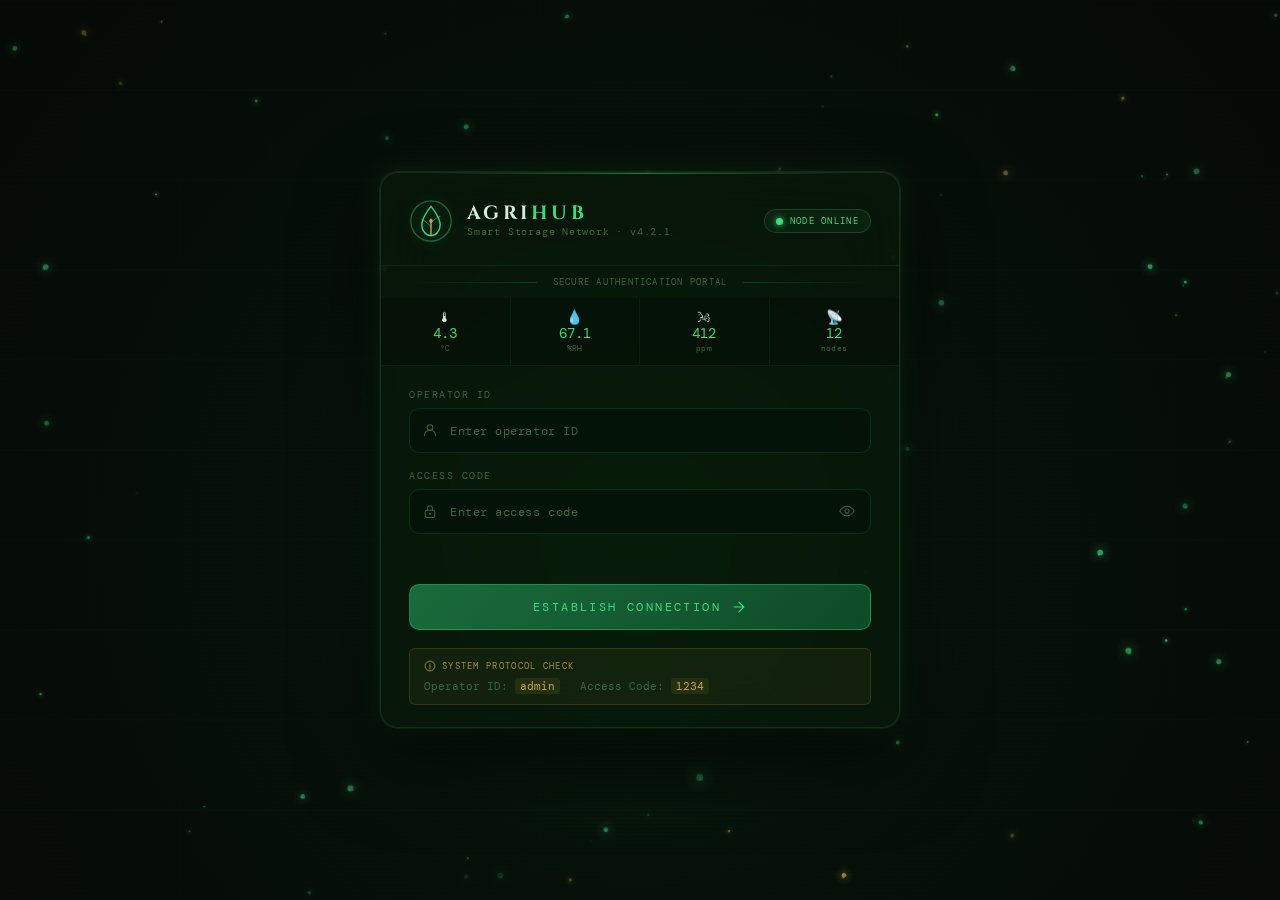
==== index.html @ a9f8c7d9 "Initial commit with Basic UI files" ====
<!DOCTYPE html>
<html lang="en">
<head>
  <meta charset="UTF-8" />
  <meta name="viewport" content="width=device-width, initial-scale=1.0" />
  <title>AgriHub — Secure Node Access</title>
  <link rel="preconnect" href="https://fonts.googleapis.com">
  <link rel="preconnect" href="https://fonts.gstatic.com" crossorigin>
  <link href="https://fonts.googleapis.com/css2?family=Cinzel:wght@400;600;700&family=DM+Mono:ital,wght@0,300;0,400;1,300&family=Lato:wght@300;400;700&display=swap" rel="stylesheet">
  <link rel="stylesheet" href="style.css" />
</head>
<body>

  <!-- Ambient canvas background -->
  <canvas id="bioCanvas"></canvas>

  <!-- Scanline overlay -->
  <div class="scanlines"></div>

  <!-- ═══════════════════════════════════════ -->
  <!--            LOGIN VIEW                   -->
  <!-- ═══════════════════════════════════════ -->
  <div id="loginView" class="view active">
    <div class="card login-card">

      <!-- Header -->
      <div class="card-header">
        <div class="logo-wrap">
          <svg class="logo-icon" viewBox="0 0 48 48" fill="none" xmlns="http://www.w3.org/2000/svg">
            <circle cx="24" cy="24" r="22" stroke="var(--accent-emerald)" stroke-width="1.5" opacity="0.4"/>
            <path d="M24 8 C24 8 14 20 14 28 C14 34.627 18.477 40 24 40 C29.523 40 34 34.627 34 28 C34 20 24 8 24 8Z"
                  fill="none" stroke="var(--accent-emerald)" stroke-width="1.5"/>
            <path d="M24 40 L24 22" stroke="var(--accent-gold)" stroke-width="1.5" stroke-linecap="round"/>
            <path d="M24 30 C24 30 18 24 14 22" stroke="var(--accent-emerald)" stroke-width="1" stroke-linecap="round" opacity="0.7"/>
            <path d="M24 26 C24 26 29 20 34 19" stroke="var(--accent-emerald)" stroke-width="1" stroke-linecap="round" opacity="0.7"/>
            <circle cx="24" cy="24" r="2" fill="var(--accent-gold)"/>
          </svg>
          <div class="logo-text">
            <span class="logo-title">AGRI<em>HUB</em></span>
            <span class="logo-sub">Smart Storage Network · v4.2.1</span>
          </div>
        </div>
        <div class="status-beacon">
          <span class="beacon-dot"></span>
          <span class="beacon-label">NODE ONLINE</span>
        </div>
      </div>

      <!-- Divider -->
      <div class="divider">
        <span class="divider-label">SECURE AUTHENTICATION PORTAL</span>
      </div>

      <!-- Telemetry Strip -->
      <div class="telem-strip">
        <div class="telem-item">
          <span class="telem-icon">🌡</span>
          <span class="telem-val" id="stripTemp">—</span>
          <span class="telem-unit">°C</span>
        </div>
        <div class="telem-item">
          <span class="telem-icon">💧</span>
          <span class="telem-val" id="stripHumid">—</span>
          <span class="telem-unit">%RH</span>
        </div>
        <div class="telem-item">
          <span class="telem-icon">🌬</span>
          <span class="telem-val" id="stripCO2">—</span>
          <span class="telem-unit">ppm</span>
        </div>
        <div class="telem-item">
          <span class="telem-icon">📡</span>
          <span class="telem-val" id="stripNodes">12</span>
          <span class="telem-unit">nodes</span>
        </div>
      </div>

      <!-- Form -->
      <form id="loginForm" class="login-form" novalidate>
        <div class="field-group">
          <label for="username" class="field-label">OPERATOR ID</label>
          <div class="input-wrap">
            <svg class="input-icon" viewBox="0 0 20 20" fill="none">
              <circle cx="10" cy="7" r="3.5" stroke="currentColor" stroke-width="1.3"/>
              <path d="M3 17c0-3.866 3.134-7 7-7s7 3.134 7 7" stroke="currentColor" stroke-width="1.3" stroke-linecap="round"/>
            </svg>
            <input type="text" id="username" name="username" placeholder="Enter operator ID" autocomplete="username" spellcheck="false" />
          </div>
        </div>

        <div class="field-group">
          <label for="password" class="field-label">ACCESS CODE</label>
          <div class="input-wrap">
            <svg class="input-icon" viewBox="0 0 20 20" fill="none">
              <rect x="4" y="9" width="12" height="9" rx="2" stroke="currentColor" stroke-width="1.3"/>
              <path d="M7 9V6.5a3 3 0 016 0V9" stroke="currentColor" stroke-width="1.3" stroke-linecap="round"/>
              <circle cx="10" cy="13.5" r="1.2" fill="currentColor"/>
            </svg>
            <input type="password" id="password" name="password" placeholder="Enter access code" autocomplete="current-password" />
            <button type="button" id="togglePwd" class="toggle-pwd" aria-label="Toggle visibility">
              <svg id="eyeIcon" viewBox="0 0 20 20" fill="none">
                <path d="M1 10s3.5-6 9-6 9 6 9 6-3.5 6-9 6-9-6-9-6z" stroke="currentColor" stroke-width="1.3"/>
                <circle cx="10" cy="10" r="2.5" stroke="currentColor" stroke-width="1.3"/>
              </svg>
            </button>
          </div>
        </div>

        <!-- Error message -->
        <div id="errorMsg" class="error-msg" aria-live="polite"></div>

        <button type="submit" id="loginBtn" class="btn-primary">
          <span class="btn-text">ESTABLISH CONNECTION</span>
          <span class="btn-loader" aria-hidden="true"></span>
          <svg class="btn-icon" viewBox="0 0 20 20" fill="none">
            <path d="M4 10h12M10 4l6 6-6 6" stroke="currentColor" stroke-width="1.5" stroke-linecap="round" stroke-linejoin="round"/>
          </svg>
        </button>
      </form>

      <!-- Protocol hint -->
      <div class="protocol-hint">
        <div class="hint-header">
          <svg viewBox="0 0 16 16" fill="none" width="12" height="12">
            <circle cx="8" cy="8" r="6.5" stroke="currentColor" stroke-width="1.2"/>
            <path d="M8 7v5M8 5v.5" stroke="currentColor" stroke-width="1.3" stroke-linecap="round"/>
          </svg>
          SYSTEM PROTOCOL CHECK
        </div>
        <div class="hint-body">
          <span>Operator ID: <code>admin</code></span>
          <span>Access Code: <code>1234</code></span>
        </div>
      </div>

    </div>
  </div>

  <!-- ═══════════════════════════════════════ -->
  <!--           SUCCESS VIEW                  -->
  <!-- ═══════════════════════════════════════ -->
  <div id="successView" class="view">
    <div class="card success-card">

      <!-- Success header -->
      <div class="success-header">
        <div class="success-icon-wrap">
          <svg class="success-ring" viewBox="0 0 80 80">
            <circle cx="40" cy="40" r="36" stroke="var(--accent-emerald)" stroke-width="1" opacity="0.3" fill="none"/>
            <circle cx="40" cy="40" r="28" stroke="var(--accent-emerald)" stroke-width="1.5" fill="none" class="ring-animated"/>
          </svg>
          <svg class="success-check" viewBox="0 0 40 40" fill="none">
            <path d="M10 20l8 8 14-14" stroke="var(--accent-emerald)" stroke-width="2.5" stroke-linecap="round" stroke-linejoin="round"/>
          </svg>
        </div>
        <div class="success-text-group">
          <h1 class="success-title">Connection Established</h1>
          <p class="success-subtitle">AgriHub Secure Node · Authenticated Session Active</p>
        </div>
        <div class="session-badge">
          <span class="badge-dot"></span>
          <span id="sessionTime">00:00:00</span>
        </div>
      </div>

      <div class="divider"><span class="divider-label">LIVE TELEMETRY FEED · UNIT 7 CLIMATE STORAGE</span></div>

      <!-- Telemetry Grid -->
      <div class="telem-grid">

        <div class="telem-card t-temp">
          <div class="tc-label">TEMPERATURE</div>
          <div class="tc-value"><span id="dashTemp">—</span><span class="tc-unit">°C</span></div>
          <div class="tc-bar-wrap"><div class="tc-bar" id="tempBar"></div></div>
          <div class="tc-footer">Optimal range: 2°C – 8°C</div>
        </div>

        <div class="telem-card t-humid">
          <div class="tc-label">HUMIDITY</div>
          <div class="tc-value"><span id="dashHumid">—</span><span class="tc-unit">%RH</span></div>
          <div class="tc-bar-wrap"><div class="tc-bar" id="humidBar"></div></div>
          <div class="tc-footer">Optimal range: 55% – 75%</div>
        </div>

        <div class="telem-card t-co2">
          <div class="tc-label">CO₂ LEVEL</div>
          <div class="tc-value"><span id="dashCO2">—</span><span class="tc-unit">ppm</span></div>
          <div class="tc-bar-wrap"><div class="tc-bar" id="co2Bar"></div></div>
          <div class="tc-footer">Alert threshold: >1000 ppm</div>
        </div>

        <div class="telem-card t-light">
          <div class="tc-label">SOIL MOISTURE</div>
          <div class="tc-value"><span id="dashLight">—</span><span class="tc-unit">%</span></div>
          <div class="tc-bar-wrap"><div class="tc-bar" id="lightBar"></div></div>
          <div class="tc-footer">Target range: 60% – 80%</div>
        </div>

      </div>

      <!-- Node List -->
      <div class="node-section">
        <div class="node-header">ACTIVE IOT NODES</div>
        <div class="node-list" id="nodeList">
          <!-- JS populated -->
        </div>
      </div>

      <!-- Footer actions -->
      <div class="success-footer">
        <div class="operator-chip">
          <svg viewBox="0 0 16 16" fill="none" width="12">
            <circle cx="8" cy="5.5" r="2.5" stroke="var(--accent-gold)" stroke-width="1.2"/>
            <path d="M2 14c0-3.314 2.686-6 6-6s6 2.686 6 6" stroke="var(--accent-gold)" stroke-width="1.2" stroke-linecap="round"/>
          </svg>
          Operator: <strong>admin</strong>
        </div>
        <button id="logoutBtn" class="btn-secondary">DISCONNECT SESSION</button>
      </div>

    </div>
  </div>

  <script src="script.js"></script>
</body>
</html>
---- style.css ----
/* ═══════════════════════════════════════════════
   AGRI-HUB · Smart Storage Network
   style.css — Full Theme & Animation System
═══════════════════════════════════════════════ */

/* ── Custom Properties ── */
:root {
  --bg-void:          #070e08;
  --bg-deep:          #0b1a0d;
  --bg-card:          rgba(10, 24, 12, 0.72);
  --bg-card-border:   rgba(80, 160, 80, 0.18);
  --bg-input:         rgba(5, 18, 7, 0.75);
  --bg-telem:         rgba(8, 22, 10, 0.80);

  --accent-emerald:   #3ddb7e;
  --accent-emerald-dim: rgba(61, 219, 126, 0.15);
  --accent-emerald-glow: rgba(61, 219, 126, 0.35);
  --accent-gold:      #c9a84c;
  --accent-gold-dim:  rgba(201, 168, 76, 0.15);
  --accent-warn:      #e07b54;

  --text-primary:     #d4eed9;
  --text-secondary:   #7aad84;
  --text-muted:       #3d6644;
  --text-code:        #c9a84c;

  --font-display:     'Cinzel', serif;
  --font-mono:        'DM Mono', monospace;
  --font-body:        'Lato', sans-serif;

  --radius-card:      18px;
  --radius-input:     10px;
  --radius-sm:        6px;

  --shadow-card:      0 32px 80px rgba(0,0,0,0.7), 0 0 0 1px var(--bg-card-border);
  --shadow-glow:      0 0 30px rgba(61, 219, 126, 0.12);
  --transition-smooth: cubic-bezier(0.4, 0, 0.2, 1);
}

/* ── Reset & Base ── */
*, *::before, *::after { box-sizing: border-box; margin: 0; padding: 0; }

html { height: 100%; }

body {
  min-height: 100%;
  background: var(--bg-void);
  font-family: var(--font-body);
  color: var(--text-primary);
  overflow: hidden;
  position: relative;
}

/* ── Canvas Background ── */
#bioCanvas {
  position: fixed;
  inset: 0;
  width: 100%;
  height: 100%;
  z-index: 0;
}

/* ── Scanlines overlay ── */
.scanlines {
  position: fixed;
  inset: 0;
  z-index: 1;
  background: repeating-linear-gradient(
    0deg,
    transparent,
    transparent 3px,
    rgba(0,0,0,0.08) 3px,
    rgba(0,0,0,0.08) 4px
  );
  pointer-events: none;
}

/* ══════════════════════════════
   VIEW SYSTEM (same-page nav)
══════════════════════════════ */
.view {
  position: fixed;
  inset: 0;
  z-index: 10;
  display: flex;
  align-items: center;
  justify-content: center;
  padding: 20px;
  opacity: 0;
  transform: translateY(24px) scale(0.98);
  pointer-events: none;
  transition:
    opacity 0.55s var(--transition-smooth),
    transform 0.55s var(--transition-smooth);
}

.view.active {
  opacity: 1;
  transform: translateY(0) scale(1);
  pointer-events: all;
}

.view.exit {
  opacity: 0;
  transform: translateY(-24px) scale(1.01);
  pointer-events: none;
}

/* ══════════════════════════════
   CARD — Glassmorphism Base
══════════════════════════════ */
.card {
  background: var(--bg-card);
  border: 1px solid var(--bg-card-border);
  border-radius: var(--radius-card);
  backdrop-filter: blur(28px) saturate(160%);
  -webkit-backdrop-filter: blur(28px) saturate(160%);
  box-shadow: var(--shadow-card), var(--shadow-glow);
  width: 100%;
  max-width: 520px;
  overflow: hidden;
  position: relative;
}

/* Subtle top edge highlight */
.card::before {
  content: '';
  position: absolute;
  top: 0; left: 10%; right: 10%;
  height: 1px;
  background: linear-gradient(90deg, transparent, var(--accent-emerald), transparent);
  opacity: 0.5;
}

/* ══════════════════════════════
   CARD HEADER
══════════════════════════════ */
.card-header {
  display: flex;
  align-items: center;
  justify-content: space-between;
  padding: 26px 28px 22px;
  border-bottom: 1px solid rgba(61, 219, 126, 0.08);
}

.logo-wrap {
  display: flex;
  align-items: center;
  gap: 14px;
}

.logo-icon {
  width: 44px;
  height: 44px;
  flex-shrink: 0;
  filter: drop-shadow(0 0 8px rgba(61,219,126,0.4));
}

.logo-text {
  display: flex;
  flex-direction: column;
  gap: 2px;
}

.logo-title {
  font-family: var(--font-display);
  font-size: 1.2rem;
  font-weight: 700;
  letter-spacing: 0.18em;
  color: var(--text-primary);
  line-height: 1;
}

.logo-title em {
  font-style: normal;
  color: var(--accent-emerald);
}

.logo-sub {
  font-family: var(--font-mono);
  font-size: 0.62rem;
  color: var(--text-muted);
  letter-spacing: 0.08em;
}

/* Status beacon */
.status-beacon {
  display: flex;
  align-items: center;
  gap: 7px;
  padding: 5px 11px;
  border: 1px solid rgba(61,219,126,0.2);
  border-radius: 30px;
  background: rgba(61,219,126,0.06);
}

.beacon-dot {
  width: 7px;
  height: 7px;
  border-radius: 50%;
  background: var(--accent-emerald);
  box-shadow: 0 0 6px var(--accent-emerald);
  animation: pulseBeacon 2s ease-in-out infinite;
}

.beacon-label {
  font-family: var(--font-mono);
  font-size: 0.58rem;
  letter-spacing: 0.14em;
  color: var(--accent-emerald);
}

@keyframes pulseBeacon {
  0%, 100% { opacity: 1; box-shadow: 0 0 6px var(--accent-emerald); }
  50%       { opacity: 0.5; box-shadow: 0 0 2px var(--accent-emerald); }
}

/* ══════════════════════════════
   DIVIDER
══════════════════════════════ */
.divider {
  display: flex;
  align-items: center;
  gap: 10px;
  padding: 0 28px;
  margin: 0;
}

.divider::before,
.divider::after {
  content: '';
  flex: 1;
  height: 1px;
  background: linear-gradient(90deg, transparent, rgba(61,219,126,0.2));
}
.divider::after {
  background: linear-gradient(90deg, rgba(61,219,126,0.2), transparent);
}

.divider-label {
  font-family: var(--font-mono);
  font-size: 0.55rem;
  letter-spacing: 0.14em;
  color: var(--text-muted);
  white-space: nowrap;
  padding: 10px 6px;
}

/* ══════════════════════════════
   TELEMETRY STRIP (login)
══════════════════════════════ */
.telem-strip {
  display: grid;
  grid-template-columns: repeat(4, 1fr);
  gap: 0;
  background: rgba(0,0,0,0.25);
  border-bottom: 1px solid rgba(61,219,126,0.08);
}

.telem-item {
  display: flex;
  flex-direction: column;
  align-items: center;
  gap: 2px;
  padding: 11px 8px;
  border-right: 1px solid rgba(61,219,126,0.07);
  transition: background 0.2s;
}

.telem-item:last-child { border-right: none; }

.telem-icon { font-size: 0.85rem; }

.telem-val {
  font-family: var(--font-mono);
  font-size: 0.85rem;
  font-weight: 400;
  color: var(--accent-emerald);
  line-height: 1;
}

.telem-unit {
  font-family: var(--font-mono);
  font-size: 0.52rem;
  color: var(--text-muted);
  letter-spacing: 0.06em;
}

/* ══════════════════════════════
   LOGIN FORM
══════════════════════════════ */
.login-form {
  padding: 22px 28px 18px;
  display: flex;
  flex-direction: column;
  gap: 16px;
}

.field-group {
  display: flex;
  flex-direction: column;
  gap: 7px;
}

.field-label {
  font-family: var(--font-mono);
  font-size: 0.6rem;
  letter-spacing: 0.16em;
  color: var(--text-muted);
  user-select: none;
}

.input-wrap {
  position: relative;
  display: flex;
  align-items: center;
}

.input-icon {
  position: absolute;
  left: 13px;
  width: 16px;
  height: 16px;
  color: var(--text-muted);
  pointer-events: none;
  transition: color 0.25s;
  flex-shrink: 0;
}

.input-wrap:focus-within .input-icon {
  color: var(--accent-emerald);
}

.input-wrap input {
  width: 100%;
  background: var(--bg-input);
  border: 1px solid rgba(61,219,126,0.14);
  border-radius: var(--radius-input);
  color: var(--text-primary);
  font-family: var(--font-mono);
  font-size: 0.85rem;
  padding: 13px 42px 13px 40px;
  outline: none;
  transition:
    border-color 0.25s,
    box-shadow 0.25s,
    background 0.25s;
  letter-spacing: 0.04em;
}

.input-wrap input::placeholder {
  color: var(--text-muted);
  font-size: 0.78rem;
}

.input-wrap input:focus {
  border-color: rgba(61,219,126,0.55);
  background: rgba(5, 22, 9, 0.9);
  box-shadow:
    0 0 0 3px rgba(61,219,126,0.1),
    0 0 20px rgba(61,219,126,0.08) inset;
}

/* Password toggle */
.toggle-pwd {
  position: absolute;
  right: 12px;
  background: none;
  border: none;
  cursor: pointer;
  color: var(--text-muted);
  padding: 4px;
  display: flex;
  align-items: center;
  transition: color 0.2s;
}

.toggle-pwd:hover { color: var(--accent-emerald); }
.toggle-pwd svg { width: 16px; height: 16px; }

/* ── Error Message ── */
.error-msg {
  font-family: var(--font-mono);
  font-size: 0.72rem;
  color: var(--accent-warn);
  min-height: 1.2em;
  letter-spacing: 0.05em;
  opacity: 0;
  transform: translateY(-4px);
  transition: opacity 0.25s, transform 0.25s;
  display: flex;
  align-items: center;
  gap: 6px;
}

.error-msg.visible {
  opacity: 1;
  transform: translateY(0);
}

/* ── Shake animation ── */
@keyframes shake {
  0%   { transform: translateX(0); }
  12%  { transform: translateX(-9px); }
  25%  { transform: translateX(8px); }
  37%  { transform: translateX(-7px); }
  50%  { transform: translateX(6px); }
  62%  { transform: translateX(-5px); }
  75%  { transform: translateX(4px); }
  87%  { transform: translateX(-3px); }
  100% { transform: translateX(0); }
}

.shake {
  animation: shake 0.52s var(--transition-smooth);
}

/* ── Primary Button ── */
.btn-primary {
  position: relative;
  display: flex;
  align-items: center;
  justify-content: center;
  gap: 10px;
  width: 100%;
  padding: 14px 24px;
  background: linear-gradient(135deg, #1a6b3c 0%, #0e4a28 100%);
  border: 1px solid rgba(61,219,126,0.35);
  border-radius: var(--radius-input);
  color: var(--accent-emerald);
  font-family: var(--font-mono);
  font-size: 0.75rem;
  font-weight: 400;
  letter-spacing: 0.2em;
  cursor: pointer;
  overflow: hidden;
  transition:
    background 0.3s,
    box-shadow 0.3s,
    transform 0.15s;
  margin-top: 4px;
}

.btn-primary::before {
  content: '';
  position: absolute;
  inset: 0;
  background: linear-gradient(135deg, rgba(61,219,126,0.15) 0%, transparent 60%);
  opacity: 0;
  transition: opacity 0.3s;
}

.btn-primary:hover {
  box-shadow: 0 0 24px rgba(61,219,126,0.25), 0 0 0 1px rgba(61,219,126,0.4);
  transform: translateY(-1px);
}

.btn-primary:hover::before { opacity: 1; }
.btn-primary:active { transform: translateY(0); }

.btn-text { position: relative; z-index: 1; }

.btn-icon {
  width: 16px;
  height: 16px;
  position: relative;
  z-index: 1;
  transition: transform 0.2s;
}

.btn-primary:hover .btn-icon {
  transform: translateX(3px);
}

.btn-loader {
  display: none;
  width: 14px;
  height: 14px;
  border: 1.5px solid rgba(61,219,126,0.3);
  border-top-color: var(--accent-emerald);
  border-radius: 50%;
  animation: spin 0.7s linear infinite;
}

@keyframes spin { to { transform: rotate(360deg); } }

.btn-primary.loading .btn-loader { display: block; }
.btn-primary.loading .btn-text,
.btn-primary.loading .btn-icon { opacity: 0.3; }
.btn-primary.loading { pointer-events: none; }

/* ── Protocol Hint ── */
.protocol-hint {
  margin: 0 28px 22px;
  padding: 11px 14px;
  background: rgba(201, 168, 76, 0.06);
  border: 1px solid rgba(201, 168, 76, 0.18);
  border-radius: var(--radius-sm);
}

.hint-header {
  font-family: var(--font-mono);
  font-size: 0.58rem;
  letter-spacing: 0.14em;
  color: var(--accent-gold);
  display: flex;
  align-items: center;
  gap: 6px;
  margin-bottom: 7px;
  opacity: 0.8;
}

.hint-body {
  display: flex;
  gap: 20px;
  font-family: var(--font-mono);
  font-size: 0.68rem;
  color: var(--text-muted);
}

.hint-body code {
  color: var(--text-code);
  background: rgba(201,168,76,0.1);
  padding: 1px 5px;
  border-radius: 3px;
  font-family: var(--font-mono);
}

/* ══════════════════════════════
   SUCCESS CARD
══════════════════════════════ */
.success-card {
  max-width: 620px;
  max-height: 90vh;
  overflow-y: auto;
  scrollbar-width: thin;
  scrollbar-color: var(--text-muted) transparent;
}

.success-card::-webkit-scrollbar { width: 4px; }
.success-card::-webkit-scrollbar-thumb { background: var(--text-muted); border-radius: 4px; }

/* ── Success Header ── */
.success-header {
  display: flex;
  align-items: center;
  gap: 18px;
  padding: 24px 28px 20px;
  border-bottom: 1px solid rgba(61,219,126,0.08);
}

.success-icon-wrap {
  position: relative;
  width: 56px;
  height: 56px;
  flex-shrink: 0;
}

.success-ring {
  width: 56px;
  height: 56px;
  position: absolute;
  inset: 0;
}

.ring-animated {
  stroke-dasharray: 175;
  stroke-dashoffset: 175;
  animation: drawRing 0.9s 0.2s var(--transition-smooth) forwards;
}

@keyframes drawRing {
  to { stroke-dashoffset: 0; }
}

.success-check {
  width: 32px;
  height: 32px;
  position: absolute;
  top: 50%; left: 50%;
  transform: translate(-50%, -50%);
}

.success-check path {
  stroke-dasharray: 40;
  stroke-dashoffset: 40;
  animation: drawCheck 0.5s 0.8s ease-out forwards;
}

@keyframes drawCheck {
  to { stroke-dashoffset: 0; }
}

.success-text-group {
  flex: 1;
}

.success-title {
  font-family: var(--font-display);
  font-size: 1.15rem;
  font-weight: 600;
  letter-spacing: 0.1em;
  color: var(--text-primary);
  line-height: 1.2;
}

.success-subtitle {
  font-family: var(--font-mono);
  font-size: 0.62rem;
  color: var(--text-muted);
  margin-top: 4px;
  letter-spacing: 0.08em;
}

.session-badge {
  display: flex;
  align-items: center;
  gap: 7px;
  font-family: var(--font-mono);
  font-size: 0.68rem;
  color: var(--accent-emerald);
  background: rgba(61,219,126,0.07);
  border: 1px solid rgba(61,219,126,0.18);
  border-radius: 30px;
  padding: 5px 12px;
}

.badge-dot {
  width: 6px;
  height: 6px;
  border-radius: 50%;
  background: var(--accent-emerald);
  animation: pulseBeacon 1.5s ease-in-out infinite;
}

/* ══════════════════════════════
   TELEMETRY GRID (dashboard)
══════════════════════════════ */
.telem-grid {
  display: grid;
  grid-template-columns: 1fr 1fr;
  gap: 12px;
  padding: 18px 28px;
}

.telem-card {
  background: var(--bg-telem);
  border: 1px solid rgba(61,219,126,0.1);
  border-radius: 12px;
  padding: 16px;
  position: relative;
  overflow: hidden;
  transition: border-color 0.3s, box-shadow 0.3s;
}

.telem-card::before {
  content: '';
  position: absolute;
  top: 0; left: 0; right: 0;
  height: 2px;
  background: linear-gradient(90deg, transparent, var(--accent-emerald), transparent);
  opacity: 0.4;
}

.telem-card:hover {
  border-color: rgba(61,219,126,0.25);
  box-shadow: 0 0 16px rgba(61,219,126,0.08);
}

.tc-label {
  font-family: var(--font-mono);
  font-size: 0.58rem;
  letter-spacing: 0.16em;
  color: var(--text-muted);
  margin-bottom: 8px;
}

.tc-value {
  font-family: var(--font-mono);
  font-size: 1.7rem;
  font-weight: 300;
  color: var(--accent-emerald);
  line-height: 1;
  margin-bottom: 12px;
  display: flex;
  align-items: baseline;
  gap: 4px;
}

.tc-unit {
  font-size: 0.75rem;
  color: var(--text-secondary);
  font-weight: 400;
}

.tc-bar-wrap {
  height: 3px;
  background: rgba(61,219,126,0.1);
  border-radius: 2px;
  overflow: hidden;
  margin-bottom: 8px;
}

.tc-bar {
  height: 100%;
  background: linear-gradient(90deg, #1a6b3c, var(--accent-emerald));
  border-radius: 2px;
  width: 0%;
  transition: width 1.2s cubic-bezier(0.4, 0, 0.2, 1);
}

.tc-footer {
  font-family: var(--font-mono);
  font-size: 0.57rem;
  color: var(--text-muted);
  letter-spacing: 0.05em;
}

/* ── Node List ── */
.node-section {
  padding: 0 28px 18px;
}

.node-header {
  font-family: var(--font-mono);
  font-size: 0.58rem;
  letter-spacing: 0.16em;
  color: var(--text-muted);
  margin-bottom: 10px;
}

.node-list {
  display: flex;
  flex-wrap: wrap;
  gap: 7px;
}

.node-chip {
  display: flex;
  align-items: center;
  gap: 6px;
  font-family: var(--font-mono);
  font-size: 0.62rem;
  padding: 5px 10px;
  border-radius: 20px;
  background: rgba(8, 22, 10, 0.9);
  border: 1px solid rgba(61,219,126,0.14);
  color: var(--text-secondary);
  letter-spacing: 0.06em;
  animation: fadeInChip 0.4s ease both;
}

.node-chip.online { border-color: rgba(61,219,126,0.3); }
.node-chip.warn   { border-color: rgba(201,168,76,0.3); color: var(--accent-gold); }

.node-chip-dot {
  width: 5px;
  height: 5px;
  border-radius: 50%;
  background: var(--accent-emerald);
}

.node-chip.warn .node-chip-dot { background: var(--accent-gold); }

@keyframes fadeInChip {
  from { opacity: 0; transform: scale(0.85) translateY(4px); }
  to   { opacity: 1; transform: scale(1) translateY(0); }
}

/* ── Success Footer ── */
.success-footer {
  display: flex;
  align-items: center;
  justify-content: space-between;
  padding: 16px 28px 22px;
  border-top: 1px solid rgba(61,219,126,0.08);
}

.operator-chip {
  font-family: var(--font-mono);
  font-size: 0.68rem;
  color: var(--text-muted);
  display: flex;
  align-items: center;
  gap: 7px;
}

.operator-chip strong {
  color: var(--accent-gold);
}

.btn-secondary {
  font-family: var(--font-mono);
  font-size: 0.65rem;
  letter-spacing: 0.14em;
  color: var(--accent-warn);
  background: rgba(224,123,84,0.08);
  border: 1px solid rgba(224,123,84,0.25);
  border-radius: var(--radius-sm);
  padding: 8px 16px;
  cursor: pointer;
  transition: background 0.2s, box-shadow 0.2s;
}

.btn-secondary:hover {
  background: rgba(224,123,84,0.15);
  box-shadow: 0 0 14px rgba(224,123,84,0.15);
}

/* ══════════════════════════════
   RESPONSIVE
══════════════════════════════ */
@media (max-width: 560px) {
  .card { border-radius: 14px; }
  .card-header { padding: 18px 18px 14px; }
  .logo-title { font-size: 1rem; }
  .logo-sub { display: none; }
  .login-form { padding: 18px 18px 14px; }
  .protocol-hint { margin: 0 18px 16px; }
  .success-header { flex-wrap: wrap; padding: 18px 18px 14px; }
  .telem-grid { grid-template-columns: 1fr; padding: 14px 18px; }
  .node-section { padding: 0 18px 14px; }
  .success-footer { flex-direction: column; gap: 12px; align-items: flex-start; padding: 14px 18px 18px; }
  .telem-strip { grid-template-columns: repeat(2, 1fr); }
}

/* ══════════════════════════════
   INPUT — autofill override
══════════════════════════════ */
input:-webkit-autofill,
input:-webkit-autofill:hover,
input:-webkit-autofill:focus {
  -webkit-box-shadow: 0 0 0 100px #050e07 inset !important;
  -webkit-text-fill-color: var(--text-primary) !important;
  caret-color: var(--accent-emerald);
}
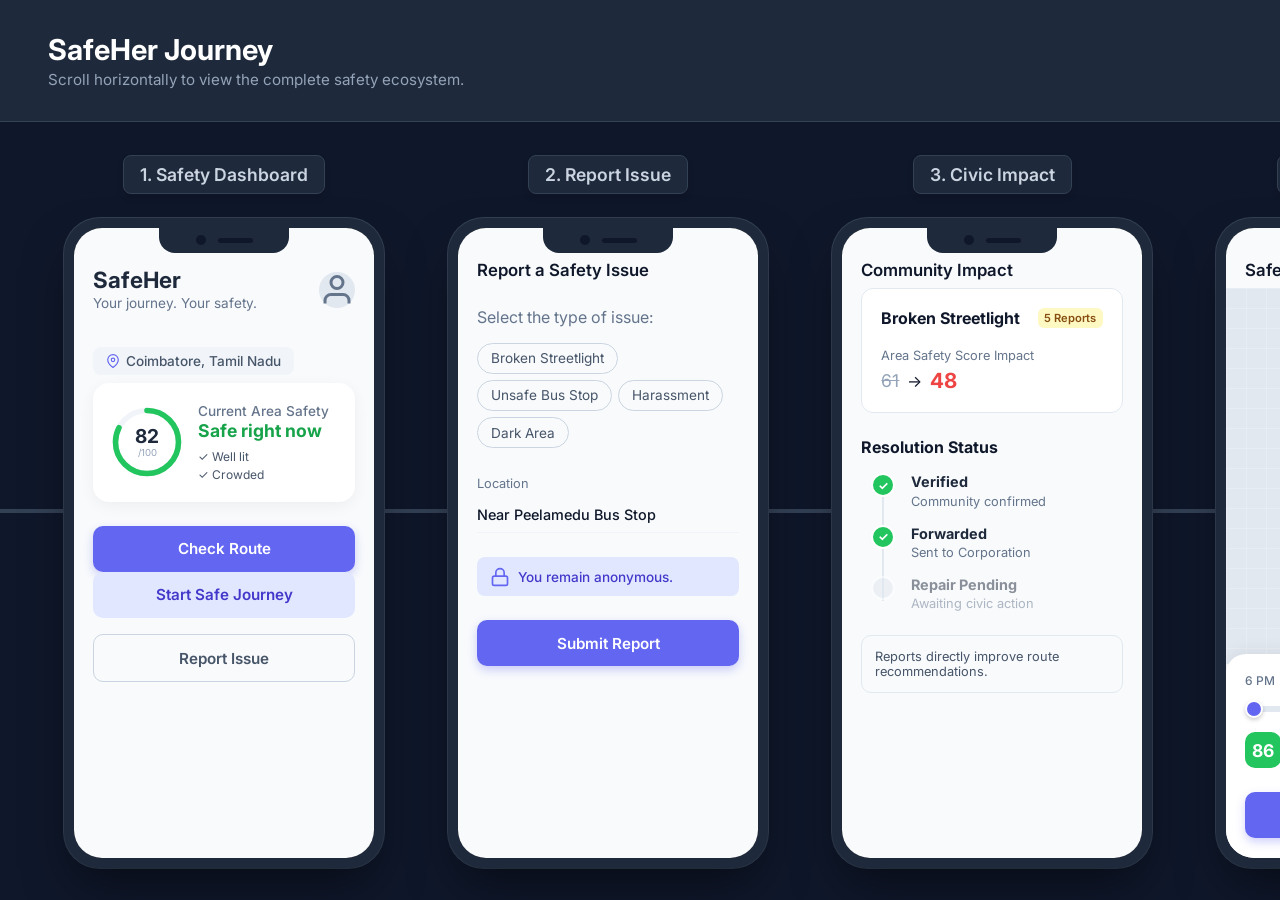
==== commit 85c39c5b: "Initial commit" ====
--- a/index.html
+++ b/index.html
@@ -1,226 +1,374 @@
 <!DOCTYPE html>
 <html lang="en">
 <head>
-  <meta charset="UTF-8" />
-  <meta name="viewport" content="width=device-width, initial-scale=1.0" />
-  <title>AgriHub — Secure Node Access</title>
-  <link rel="preconnect" href="https://fonts.googleapis.com">
-  <link rel="preconnect" href="https://fonts.gstatic.com" crossorigin>
-  <link href="https://fonts.googleapis.com/css2?family=Cinzel:wght@400;600;700&family=DM+Mono:ital,wght@0,300;0,400;1,300&family=Lato:wght@300;400;700&display=swap" rel="stylesheet">
-  <link rel="stylesheet" href="style.css" />
+    <meta charset="UTF-8">
+    <meta name="viewport" content="width=device-width, initial-scale=1.0">
+    <title>SafeHer — Intelligent Women's Safety Journey</title>
+    <link href="https://fonts.googleapis.com/css2?family=Inter:wght@300;400;500;600;700&display=swap" rel="stylesheet">
+    <link rel="stylesheet" href="style.css">
 </head>
 <body>
 
-  <!-- Ambient canvas background -->
-  <canvas id="bioCanvas"></canvas>
-
-  <!-- Scanline overlay -->
-  <div class="scanlines"></div>
-
-  <!-- ═══════════════════════════════════════ -->
-  <!--            LOGIN VIEW                   -->
-  <!-- ═══════════════════════════════════════ -->
-  <div id="loginView" class="view active">
-    <div class="card login-card">
-
-      <!-- Header -->
-      <div class="card-header">
-        <div class="logo-wrap">
-          <svg class="logo-icon" viewBox="0 0 48 48" fill="none" xmlns="http://www.w3.org/2000/svg">
-            <circle cx="24" cy="24" r="22" stroke="var(--accent-emerald)" stroke-width="1.5" opacity="0.4"/>
-            <path d="M24 8 C24 8 14 20 14 28 C14 34.627 18.477 40 24 40 C29.523 40 34 34.627 34 28 C34 20 24 8 24 8Z"
-                  fill="none" stroke="var(--accent-emerald)" stroke-width="1.5"/>
-            <path d="M24 40 L24 22" stroke="var(--accent-gold)" stroke-width="1.5" stroke-linecap="round"/>
-            <path d="M24 30 C24 30 18 24 14 22" stroke="var(--accent-emerald)" stroke-width="1" stroke-linecap="round" opacity="0.7"/>
-            <path d="M24 26 C24 26 29 20 34 19" stroke="var(--accent-emerald)" stroke-width="1" stroke-linecap="round" opacity="0.7"/>
-            <circle cx="24" cy="24" r="2" fill="var(--accent-gold)"/>
-          </svg>
-          <div class="logo-text">
-            <span class="logo-title">AGRI<em>HUB</em></span>
-            <span class="logo-sub">Smart Storage Network · v4.2.1</span>
-          </div>
-        </div>
-        <div class="status-beacon">
-          <span class="beacon-dot"></span>
-          <span class="beacon-label">NODE ONLINE</span>
-        </div>
-      </div>
-
-      <!-- Divider -->
-      <div class="divider">
-        <span class="divider-label">SECURE AUTHENTICATION PORTAL</span>
-      </div>
-
-      <!-- Telemetry Strip -->
-      <div class="telem-strip">
-        <div class="telem-item">
-          <span class="telem-icon">🌡</span>
-          <span class="telem-val" id="stripTemp">—</span>
-          <span class="telem-unit">°C</span>
-        </div>
-        <div class="telem-item">
-          <span class="telem-icon">💧</span>
-          <span class="telem-val" id="stripHumid">—</span>
-          <span class="telem-unit">%RH</span>
-        </div>
-        <div class="telem-item">
-          <span class="telem-icon">🌬</span>
-          <span class="telem-val" id="stripCO2">—</span>
-          <span class="telem-unit">ppm</span>
-        </div>
-        <div class="telem-item">
-          <span class="telem-icon">📡</span>
-          <span class="telem-val" id="stripNodes">12</span>
-          <span class="telem-unit">nodes</span>
-        </div>
-      </div>
-
-      <!-- Form -->
-      <form id="loginForm" class="login-form" novalidate>
-        <div class="field-group">
-          <label for="username" class="field-label">OPERATOR ID</label>
-          <div class="input-wrap">
-            <svg class="input-icon" viewBox="0 0 20 20" fill="none">
-              <circle cx="10" cy="7" r="3.5" stroke="currentColor" stroke-width="1.3"/>
-              <path d="M3 17c0-3.866 3.134-7 7-7s7 3.134 7 7" stroke="currentColor" stroke-width="1.3" stroke-linecap="round"/>
-            </svg>
-            <input type="text" id="username" name="username" placeholder="Enter operator ID" autocomplete="username" spellcheck="false" />
-          </div>
-        </div>
-
-        <div class="field-group">
-          <label for="password" class="field-label">ACCESS CODE</label>
-          <div class="input-wrap">
-            <svg class="input-icon" viewBox="0 0 20 20" fill="none">
-              <rect x="4" y="9" width="12" height="9" rx="2" stroke="currentColor" stroke-width="1.3"/>
-              <path d="M7 9V6.5a3 3 0 016 0V9" stroke="currentColor" stroke-width="1.3" stroke-linecap="round"/>
-              <circle cx="10" cy="13.5" r="1.2" fill="currentColor"/>
-            </svg>
-            <input type="password" id="password" name="password" placeholder="Enter access code" autocomplete="current-password" />
-            <button type="button" id="togglePwd" class="toggle-pwd" aria-label="Toggle visibility">
-              <svg id="eyeIcon" viewBox="0 0 20 20" fill="none">
-                <path d="M1 10s3.5-6 9-6 9 6 9 6-3.5 6-9 6-9-6-9-6z" stroke="currentColor" stroke-width="1.3"/>
-                <circle cx="10" cy="10" r="2.5" stroke="currentColor" stroke-width="1.3"/>
-              </svg>
-            </button>
-          </div>
-        </div>
-
-        <!-- Error message -->
-        <div id="errorMsg" class="error-msg" aria-live="polite"></div>
-
-        <button type="submit" id="loginBtn" class="btn-primary">
-          <span class="btn-text">ESTABLISH CONNECTION</span>
-          <span class="btn-loader" aria-hidden="true"></span>
-          <svg class="btn-icon" viewBox="0 0 20 20" fill="none">
-            <path d="M4 10h12M10 4l6 6-6 6" stroke="currentColor" stroke-width="1.5" stroke-linecap="round" stroke-linejoin="round"/>
-          </svg>
-        </button>
-      </form>
-
-      <!-- Protocol hint -->
-      <div class="protocol-hint">
-        <div class="hint-header">
-          <svg viewBox="0 0 16 16" fill="none" width="12" height="12">
-            <circle cx="8" cy="8" r="6.5" stroke="currentColor" stroke-width="1.2"/>
-            <path d="M8 7v5M8 5v.5" stroke="currentColor" stroke-width="1.3" stroke-linecap="round"/>
-          </svg>
-          SYSTEM PROTOCOL CHECK
-        </div>
-        <div class="hint-body">
-          <span>Operator ID: <code>admin</code></span>
-          <span>Access Code: <code>1234</code></span>
-        </div>
-      </div>
-
+    <div class="app-header">
+        <h1>SafeHer Journey</h1>
+        <p>Scroll horizontally to view the complete safety ecosystem.</p>
     </div>
-  </div>
-
-  <!-- ═══════════════════════════════════════ -->
-  <!--           SUCCESS VIEW                  -->
-  <!-- ═══════════════════════════════════════ -->
-  <div id="successView" class="view">
-    <div class="card success-card">
-
-      <!-- Success header -->
-      <div class="success-header">
-        <div class="success-icon-wrap">
-          <svg class="success-ring" viewBox="0 0 80 80">
-            <circle cx="40" cy="40" r="36" stroke="var(--accent-emerald)" stroke-width="1" opacity="0.3" fill="none"/>
-            <circle cx="40" cy="40" r="28" stroke="var(--accent-emerald)" stroke-width="1.5" fill="none" class="ring-animated"/>
-          </svg>
-          <svg class="success-check" viewBox="0 0 40 40" fill="none">
-            <path d="M10 20l8 8 14-14" stroke="var(--accent-emerald)" stroke-width="2.5" stroke-linecap="round" stroke-linejoin="round"/>
-          </svg>
-        </div>
-        <div class="success-text-group">
-          <h1 class="success-title">Connection Established</h1>
-          <p class="success-subtitle">AgriHub Secure Node · Authenticated Session Active</p>
-        </div>
-        <div class="session-badge">
-          <span class="badge-dot"></span>
-          <span id="sessionTime">00:00:00</span>
-        </div>
-      </div>
-
-      <div class="divider"><span class="divider-label">LIVE TELEMETRY FEED · UNIT 7 CLIMATE STORAGE</span></div>
-
-      <!-- Telemetry Grid -->
-      <div class="telem-grid">
-
-        <div class="telem-card t-temp">
-          <div class="tc-label">TEMPERATURE</div>
-          <div class="tc-value"><span id="dashTemp">—</span><span class="tc-unit">°C</span></div>
-          <div class="tc-bar-wrap"><div class="tc-bar" id="tempBar"></div></div>
-          <div class="tc-footer">Optimal range: 2°C – 8°C</div>
-        </div>
-
-        <div class="telem-card t-humid">
-          <div class="tc-label">HUMIDITY</div>
-          <div class="tc-value"><span id="dashHumid">—</span><span class="tc-unit">%RH</span></div>
-          <div class="tc-bar-wrap"><div class="tc-bar" id="humidBar"></div></div>
-          <div class="tc-footer">Optimal range: 55% – 75%</div>
-        </div>
-
-        <div class="telem-card t-co2">
-          <div class="tc-label">CO₂ LEVEL</div>
-          <div class="tc-value"><span id="dashCO2">—</span><span class="tc-unit">ppm</span></div>
-          <div class="tc-bar-wrap"><div class="tc-bar" id="co2Bar"></div></div>
-          <div class="tc-footer">Alert threshold: >1000 ppm</div>
-        </div>
-
-        <div class="telem-card t-light">
-          <div class="tc-label">SOIL MOISTURE</div>
-          <div class="tc-value"><span id="dashLight">—</span><span class="tc-unit">%</span></div>
-          <div class="tc-bar-wrap"><div class="tc-bar" id="lightBar"></div></div>
-          <div class="tc-footer">Target range: 60% – 80%</div>
-        </div>
-
-      </div>
-
-      <!-- Node List -->
-      <div class="node-section">
-        <div class="node-header">ACTIVE IOT NODES</div>
-        <div class="node-list" id="nodeList">
-          <!-- JS populated -->
-        </div>
-      </div>
-
-      <!-- Footer actions -->
-      <div class="success-footer">
-        <div class="operator-chip">
-          <svg viewBox="0 0 16 16" fill="none" width="12">
-            <circle cx="8" cy="5.5" r="2.5" stroke="var(--accent-gold)" stroke-width="1.2"/>
-            <path d="M2 14c0-3.314 2.686-6 6-6s6 2.686 6 6" stroke="var(--accent-gold)" stroke-width="1.2" stroke-linecap="round"/>
-          </svg>
-          Operator: <strong>admin</strong>
-        </div>
-        <button id="logoutBtn" class="btn-secondary">DISCONNECT SESSION</button>
-      </div>
+
+    <!-- HORIZONTAL SCROLL CONTAINER -->
+    <div class="horizontal-scroll-container">
+        
+        <!-- Connecting Horizontal Line -->
+        <div class="horizontal-line"></div>
+
+        <!-- ============================================== -->
+        <!-- SCREEN 1: SAFETY DASHBOARD                     -->
+        <!-- ============================================== -->
+        <div class="phone-wrapper">
+            <div class="step-label">1. Safety Dashboard</div>
+            <div class="phone-mockup">
+                <div class="phone-hardware">
+                    <div class="notch"><div class="camera"></div><div class="speaker"></div></div>
+                    <div class="phone-screen-container">
+                        <div class="header">
+                            <div>
+                                <h2 class="app-title">SafeHer</h2>
+                                <p class="subtitle">Your journey. Your safety.</p>
+                            </div>
+                            <div class="profile-pic"><svg viewBox="0 0 24 24" fill="none" stroke="currentColor" stroke-width="2"><path d="M20 21v-2a4 4 0 0 0-4-4H8a4 4 0 0 0-4 4v2"></path><circle cx="12" cy="7" r="4"></circle></svg></div>
+                        </div>
+                        <div class="content-scroll">
+                            <div class="location-bar">
+                                <svg viewBox="0 0 24 24" fill="none" stroke="currentColor" stroke-width="2"><path d="M21 10c0 7-9 13-9 13s-9-6-9-13a9 9 0 0 1 18 0z"></path><circle cx="12" cy="10" r="3"></circle></svg>
+                                <span>Coimbatore, Tamil Nadu</span>
+                            </div>
+                            <div class="safety-card main-card">
+                                <div class="safety-ring-container">
+                                    <svg class="safety-ring" viewBox="0 0 100 100">
+                                        <circle cx="50" cy="50" r="45" class="bg"></circle>
+                                        <circle cx="50" cy="50" r="45" class="progress score-good"></circle>
+                                    </svg>
+                                    <div class="score-text"><span class="score">82</span><span class="max">/100</span></div>
+                                </div>
+                                <div class="safety-info">
+                                    <h3>Current Area Safety</h3>
+                                    <p class="status status-safe">Safe right now</p>
+                                    <div class="factors">
+                                        <span class="factor">✓ Well lit</span>
+                                        <span class="factor">✓ Crowded</span>
+                                    </div>
+                                </div>
+                            </div>
+                            <div class="action-buttons mt-4">
+                                <button class="btn btn-primary">Check Route</button>
+                                <button class="btn btn-secondary">Start Safe Journey</button>
+                            </div>
+                            <div class="quick-report mt-3">
+                                <button class="btn btn-outline w-100">Report Issue</button>
+                            </div>
+                        </div>
+                    </div>
+                </div>
+            </div>
+        </div>
+
+        <!-- ============================================== -->
+        <!-- SCREEN 2: COMMUNITY REPORT                     -->
+        <!-- ============================================== -->
+        <div class="phone-wrapper">
+            <div class="step-label">2. Report Issue</div>
+            <div class="phone-mockup">
+                <div class="phone-hardware">
+                    <div class="notch"><div class="camera"></div><div class="speaker"></div></div>
+                    <div class="phone-screen-container">
+                        <div class="header small">
+                            <h3>Report a Safety Issue</h3>
+                        </div>
+                        <div class="content-scroll">
+                            <p class="text-muted mb-3">Select the type of issue:</p>
+                            <div class="chips-container" id="report-chips">
+                                <div class="chip" onclick="selectChip(this)">Broken Streetlight</div>
+                                <div class="chip" onclick="selectChip(this)">Unsafe Bus Stop</div>
+                                <div class="chip" onclick="selectChip(this)">Harassment</div>
+                                <div class="chip" onclick="selectChip(this)">Dark Area</div>
+                            </div>
+                            <div class="location-input mt-4">
+                                <label class="text-sm text-muted">Location</label>
+                                <div class="input-field mt-1">Near Peelamedu Bus Stop</div>
+                            </div>
+                            <div class="anon-notice mt-4">
+                                <svg viewBox="0 0 24 24" width="20" height="20" fill="none" stroke="#6366f1" stroke-width="2"><rect x="3" y="11" width="18" height="11" rx="2" ry="2"></rect><path d="M7 11V7a5 5 0 0 1 10 0v4"></path></svg>
+                                <span>You remain anonymous.</span>
+                            </div>
+                            <button class="btn btn-primary mt-4 w-100" id="btn-submit-report" onclick="submitReport()">Submit Report</button>
+                        </div>
+                        <!-- Success Overlay (Initially Hidden) -->
+                        <div id="report-success" class="overlay hidden align-bottom">
+                            <div class="overlay-content bottom-sheet slide-up-anim pb-4">
+                                <h3 class="text-success mb-3">✓ Report Added</h3>
+                                <div class="pattern-alert mb-4">
+                                    <strong>Pattern Detected:</strong> 3 people reported this issue.
+                                </div>
+                                <div class="timeline mini">
+                                    <div class="time-node active"><div class="dot"></div><div class="text">Community Report</div></div>
+                                    <div class="time-node active"><div class="dot"></div><div class="text">Pattern Detected</div></div>
+                                    <div class="time-node active"><div class="dot"></div><div class="text">Civic Body Notified</div></div>
+                                </div>
+                            </div>
+                        </div>
+                    </div>
+                </div>
+            </div>
+        </div>
+
+        <!-- ============================================== -->
+        <!-- SCREEN 3: CIVIC IMPACT                         -->
+        <!-- ============================================== -->
+        <div class="phone-wrapper">
+            <div class="step-label">3. Civic Impact</div>
+            <div class="phone-mockup">
+                <div class="phone-hardware">
+                    <div class="notch"><div class="camera"></div><div class="speaker"></div></div>
+                    <div class="phone-screen-container">
+                        <div class="header small">
+                            <h3>Community Impact</h3>
+                        </div>
+                        <div class="content-scroll pt-0">
+                            <div class="impact-card">
+                                <div class="flex-between mb-3">
+                                    <h4 class="m-0">Broken Streetlight</h4>
+                                    <span class="badge warn">5 Reports</span>
+                                </div>
+                                <div class="score-impact mt-3">
+                                    <span class="text-sm text-muted">Area Safety Score Impact</span>
+                                    <div class="flex-row align-center mt-1">
+                                        <span class="score-old">61</span>
+                                        <span class="mx-2">→</span>
+                                        <span class="score-new text-danger">48</span>
+                                    </div>
+                                </div>
+                            </div>
+                            <h4 class="mt-4 mb-3">Resolution Status</h4>
+                            <div class="timeline full mt-3">
+                                <div class="time-node done">
+                                    <div class="icon">✓</div>
+                                    <div class="content"><h5>Verified</h5><p>Community confirmed</p></div>
+                                </div>
+                                <div class="time-node done">
+                                    <div class="icon">✓</div>
+                                    <div class="content"><h5>Forwarded</h5><p>Sent to Corporation</p></div>
+                                </div>
+                                <div class="time-node pending">
+                                    <div class="icon"></div>
+                                    <div class="content"><h5>Repair Pending</h5><p>Awaiting civic action</p></div>
+                                </div>
+                            </div>
+                            <div class="insight-box mt-4">
+                                <p class="text-sm">Reports directly improve route recommendations.</p>
+                            </div>
+                        </div>
+                    </div>
+                </div>
+            </div>
+        </div>
+
+        <!-- ============================================== -->
+        <!-- SCREEN 4: TIME-BASED SAFETY MAP                -->
+        <!-- ============================================== -->
+        <div class="phone-wrapper">
+            <div class="step-label">4. Time-Based Map</div>
+            <div class="phone-mockup">
+                <div class="phone-hardware">
+                    <div class="notch"><div class="camera"></div><div class="speaker"></div></div>
+                    <div class="phone-screen-container flex-col">
+                        <div class="header small">
+                            <h3>Safety Around You</h3>
+                        </div>
+                        <div class="map-container flex-1">
+                            <div class="map-bg"></div>
+                            <svg class="map-routes" viewBox="0 0 100 100" preserveAspectRatio="none">
+                                <path d="M20,90 Q30,60 50,50 T80,10" fill="none" class="route-line" id="map-route-line" stroke-width="4"/>
+                                <circle cx="50" cy="50" r="15" class="safety-zone" id="zone-1"/>
+                                <circle cx="30" cy="20" r="10" class="safety-zone" id="zone-2"/>
+                                <circle cx="70" cy="80" r="12" class="safety-zone" id="zone-3"/>
+                            </svg>
+                        </div>
+                        <div class="bottom-sheet">
+                            <div class="time-slider-container">
+                                <div class="time-labels"><span>6 PM</span><span>8 PM</span><span>10 PM</span></div>
+                                <input type="range" min="0" max="2" value="0" class="time-slider" id="timeSlider">
+                            </div>
+                            <div class="safety-details" id="time-safety-details">
+                                <div class="score-row mt-3">
+                                    <div class="score-badge good">86</div>
+                                    <div><h4>Busy & Well Lit</h4><p class="text-sm text-muted">Safe right now</p></div>
+                                </div>
+                            </div>
+                            <button class="btn btn-primary mt-4 w-100">Plan Route</button>
+                        </div>
+                    </div>
+                </div>
+            </div>
+        </div>
+
+        <!-- ============================================== -->
+        <!-- SCREEN 5: ROUTE PLANNER                        -->
+        <!-- ============================================== -->
+        <div class="phone-wrapper">
+            <div class="step-label">5. Safe Route Planner</div>
+            <div class="phone-mockup">
+                <div class="phone-hardware">
+                    <div class="notch"><div class="camera"></div><div class="speaker"></div></div>
+                    <div class="phone-screen-container">
+                        <div class="header small">
+                            <h3>Choose a Safer Route</h3>
+                        </div>
+                        <div class="content-scroll pt-0">
+                            <div class="route-inputs">
+                                <div class="input-group"><div class="dot start"></div><div class="input-field">Gandhipuram</div></div>
+                                <div class="line-connector"></div>
+                                <div class="input-group"><div class="dot end"></div><div class="input-field">Peelamedu</div></div>
+                            </div>
+                            <div class="routes-list mt-3">
+                                <div class="route-card" onclick="selectRoute(this)">
+                                    <div class="flex-between"><h4>FASTEST</h4><span class="fw-600 text-muted">22 min</span></div>
+                                    <span class="badge warn mt-2">Risk: Medium</span>
+                                </div>
+                                <div class="route-card recommended active" onclick="selectRoute(this)">
+                                    <div class="flex-between"><h4>SAFEST <span class="tag">Rec</span></h4><span class="fw-600 text-muted">29 min</span></div>
+                                    <div class="mt-2"><span class="badge good">Risk: Low</span> <span class="badge detail">High Crowd</span></div>
+                                </div>
+                            </div>
+                            <button class="btn btn-primary mt-4 w-100">Start Journey</button>
+                        </div>
+                    </div>
+                </div>
+            </div>
+        </div>
+
+        <!-- ============================================== -->
+        <!-- SCREEN 6: SAFETY BUDDY                         -->
+        <!-- ============================================== -->
+        <div class="phone-wrapper">
+            <div class="step-label">6. Buddy Match</div>
+            <div class="phone-mockup">
+                <div class="phone-hardware">
+                    <div class="notch"><div class="camera"></div><div class="speaker"></div></div>
+                    <div class="phone-screen-container">
+                        <div class="header small">
+                            <h3>Travel Together</h3>
+                        </div>
+                        <div class="content-scroll flex-col center-content">
+                            <div id="buddy-search">
+                                <div class="radar-animation">
+                                    <div class="circle"></div><div class="circle"></div><div class="circle"></div>
+                                    <svg viewBox="0 0 24 24" fill="none" stroke="currentColor" stroke-width="2" class="icon"><circle cx="9" cy="7" r="4"></circle><path d="M17 21v-2a4 4 0 0 0-4-4H5a4 4 0 0 0-4 4v2"></path></svg>
+                                </div>
+                                <p class="mt-3 text-center text-muted">Someone nearby is travelling your way...</p>
+                                <button class="btn btn-primary mt-4 w-100" onclick="simulateBuddyMatch()">Find Buddy</button>
+                            </div>
+                            
+                            <div id="buddy-found" class="hidden w-100">
+                                <div class="buddy-card slide-up">
+                                    <div class="flex-row gap-2 align-center">
+                                        <div class="buddy-avatar"></div>
+                                        <div>
+                                            <h4>Safety Buddy #A27</h4>
+                                            <p class="text-sm text-muted">94% Route Match</p>
+                                        </div>
+                                    </div>
+                                    <button class="btn btn-primary mt-4 w-100" onclick="connectBuddy()">Connect Safely</button>
+                                </div>
+                            </div>
+
+                            <div id="buddy-connected" class="hidden w-100 center-content flex-col">
+                                <div class="success-anim">✓</div>
+                                <h3 class="text-center mt-3">Buddy Connected</h3>
+                                <p class="text-center text-muted mt-1">Shared route enabled.</p>
+                            </div>
+                        </div>
+                    </div>
+                </div>
+            </div>
+        </div>
+
+        <!-- ============================================== -->
+        <!-- SCREEN 7: ACTIVE JOURNEY                       -->
+        <!-- ============================================== -->
+        <div class="phone-wrapper">
+            <div class="step-label">7. Active Journey</div>
+            <div class="phone-mockup">
+                <div class="phone-hardware">
+                    <div class="notch"><div class="camera"></div><div class="speaker"></div></div>
+                    <div class="phone-screen-container flex-col">
+                        <div class="header small">
+                            <h3>Journey in Progress</h3>
+                        </div>
+                        <div class="map-container flex-1">
+                            <div class="map-bg"></div>
+                            <svg class="map-routes" viewBox="0 0 100 100" preserveAspectRatio="none">
+                                <path d="M20,90 Q30,60 50,50 T80,10" fill="none" class="route-line" stroke-width="4"/>
+                            </svg>
+                            <div class="location-marker moving"><div class="pulse"></div></div>
+                        </div>
+                        <div class="bottom-sheet p-3">
+                            <div class="flex-between border-bottom pb-3">
+                                <div><span class="text-sm text-muted">Reach Safe Timer</span><div class="timer mt-1">24:38</div></div>
+                                <div class="text-right"><span class="text-sm text-muted">Safety</span><br><span class="badge good mt-1">LOW RISK</span></div>
+                            </div>
+                            <div class="flex-row gap-2 mt-4">
+                                <button class="btn btn-primary flex-1">Reached Safely</button>
+                                <button class="btn btn-danger flex-1">Need Help</button>
+                            </div>
+                        </div>
+                    </div>
+                </div>
+            </div>
+        </div>
+
+        <!-- ============================================== -->
+        <!-- SCREEN 8: SILENT SOS                           -->
+        <!-- ============================================== -->
+        <div class="phone-wrapper">
+            <div class="step-label">8. Silent SOS</div>
+            <div class="phone-mockup">
+                <div class="phone-hardware">
+                    <div class="notch"><div class="camera"></div><div class="speaker"></div></div>
+                    <div class="phone-screen-container bg-dark text-white">
+                        <div class="header small dark">
+                            <h3>Discreet Safety</h3>
+                        </div>
+                        <div class="content-scroll flex-col center-content w-100" id="sos-default">
+                            <p class="text-sm text-white-50 text-center mb-4">Hold button to prevent accidental clicks.</p>
+                            <div class="hold-sos-container">
+                                <div class="hold-ring">
+                                    <svg viewBox="0 0 100 100">
+                                        <circle cx="50" cy="50" r="46" class="bg"></circle>
+                                        <circle cx="50" cy="50" r="46" class="progress" id="sos-progress"></circle>
+                                    </svg>
+                                </div>
+                                <button class="btn-hold-sos" id="btn-hold-sos"><span>HOLD FOR SOS</span></button>
+                            </div>
+                            
+                            <div class="divider text-white-50 w-100 mt-5 mb-4"><span>or</span></div>
+                            
+                            <div class="codeword-section w-100">
+                                <h4>Use Voice Codeword</h4>
+                                <div class="codeword-box mt-2">
+                                    <svg viewBox="0 0 24 24" width="20" height="20" fill="none" stroke="currentColor" stroke-width="2"><path d="M12 1a3 3 0 0 0-3 3v8a3 3 0 0 0 6 0V4a3 3 0 0 0-3-3z"></path></svg>
+                                    <span>"Where is my blue bag?"</span>
+                                </div>
+                            </div>
+                        </div>
+                    </div>
+                </div>
+            </div>
+        </div>
 
     </div>
-  </div>
-
-  <script src="script.js"></script>
+
+    <!-- Notification Toast -->
+    <div id="toast" class="toast hidden">Notification Message</div>
+
+    <script src="script.js"></script>
 </body>
 </html>
--- a/style.css
+++ b/style.css
@@ -1,836 +1,335 @@
-/* ═══════════════════════════════════════════════
-   AGRI-HUB · Smart Storage Network
-   style.css — Full Theme & Animation System
-═══════════════════════════════════════════════ */
-
-/* ── Custom Properties ── */
-:root {
-  --bg-void:          #070e08;
-  --bg-deep:          #0b1a0d;
-  --bg-card:          rgba(10, 24, 12, 0.72);
-  --bg-card-border:   rgba(80, 160, 80, 0.18);
-  --bg-input:         rgba(5, 18, 7, 0.75);
-  --bg-telem:         rgba(8, 22, 10, 0.80);
-
-  --accent-emerald:   #3ddb7e;
-  --accent-emerald-dim: rgba(61, 219, 126, 0.15);
-  --accent-emerald-glow: rgba(61, 219, 126, 0.35);
-  --accent-gold:      #c9a84c;
-  --accent-gold-dim:  rgba(201, 168, 76, 0.15);
-  --accent-warn:      #e07b54;
-
-  --text-primary:     #d4eed9;
-  --text-secondary:   #7aad84;
-  --text-muted:       #3d6644;
-  --text-code:        #c9a84c;
-
-  --font-display:     'Cinzel', serif;
-  --font-mono:        'DM Mono', monospace;
-  --font-body:        'Lato', sans-serif;
-
-  --radius-card:      18px;
-  --radius-input:     10px;
-  --radius-sm:        6px;
-
-  --shadow-card:      0 32px 80px rgba(0,0,0,0.7), 0 0 0 1px var(--bg-card-border);
-  --shadow-glow:      0 0 30px rgba(61, 219, 126, 0.12);
-  --transition-smooth: cubic-bezier(0.4, 0, 0.2, 1);
-}
-
-/* ── Reset & Base ── */
-*, *::before, *::after { box-sizing: border-box; margin: 0; padding: 0; }
-
-html { height: 100%; }
+/* ==== RESET & BASE ==== */
+* {
+    margin: 0;
+    padding: 0;
+    box-sizing: border-box;
+    font-family: 'Inter', sans-serif;
+}
 
 body {
-  min-height: 100%;
-  background: var(--bg-void);
-  font-family: var(--font-body);
-  color: var(--text-primary);
-  overflow: hidden;
-  position: relative;
-}
-
-/* ── Canvas Background ── */
-#bioCanvas {
-  position: fixed;
-  inset: 0;
-  width: 100%;
-  height: 100%;
-  z-index: 0;
-}
-
-/* ── Scanlines overlay ── */
-.scanlines {
-  position: fixed;
-  inset: 0;
-  z-index: 1;
-  background: repeating-linear-gradient(
-    0deg,
-    transparent,
-    transparent 3px,
-    rgba(0,0,0,0.08) 3px,
-    rgba(0,0,0,0.08) 4px
-  );
-  pointer-events: none;
-}
-
-/* ══════════════════════════════
-   VIEW SYSTEM (same-page nav)
-══════════════════════════════ */
-.view {
-  position: fixed;
-  inset: 0;
-  z-index: 10;
-  display: flex;
-  align-items: center;
-  justify-content: center;
-  padding: 20px;
-  opacity: 0;
-  transform: translateY(24px) scale(0.98);
-  pointer-events: none;
-  transition:
-    opacity 0.55s var(--transition-smooth),
-    transform 0.55s var(--transition-smooth);
-}
-
-.view.active {
-  opacity: 1;
-  transform: translateY(0) scale(1);
-  pointer-events: all;
-}
-
-.view.exit {
-  opacity: 0;
-  transform: translateY(-24px) scale(1.01);
-  pointer-events: none;
-}
-
-/* ══════════════════════════════
-   CARD — Glassmorphism Base
-══════════════════════════════ */
-.card {
-  background: var(--bg-card);
-  border: 1px solid var(--bg-card-border);
-  border-radius: var(--radius-card);
-  backdrop-filter: blur(28px) saturate(160%);
-  -webkit-backdrop-filter: blur(28px) saturate(160%);
-  box-shadow: var(--shadow-card), var(--shadow-glow);
-  width: 100%;
-  max-width: 520px;
-  overflow: hidden;
-  position: relative;
-}
-
-/* Subtle top edge highlight */
-.card::before {
-  content: '';
-  position: absolute;
-  top: 0; left: 10%; right: 10%;
-  height: 1px;
-  background: linear-gradient(90deg, transparent, var(--accent-emerald), transparent);
-  opacity: 0.5;
-}
-
-/* ══════════════════════════════
-   CARD HEADER
-══════════════════════════════ */
-.card-header {
-  display: flex;
-  align-items: center;
-  justify-content: space-between;
-  padding: 26px 28px 22px;
-  border-bottom: 1px solid rgba(61, 219, 126, 0.08);
-}
-
-.logo-wrap {
-  display: flex;
-  align-items: center;
-  gap: 14px;
-}
-
-.logo-icon {
-  width: 44px;
-  height: 44px;
-  flex-shrink: 0;
-  filter: drop-shadow(0 0 8px rgba(61,219,126,0.4));
-}
-
-.logo-text {
-  display: flex;
-  flex-direction: column;
-  gap: 2px;
-}
-
-.logo-title {
-  font-family: var(--font-display);
-  font-size: 1.2rem;
-  font-weight: 700;
-  letter-spacing: 0.18em;
-  color: var(--text-primary);
-  line-height: 1;
-}
-
-.logo-title em {
-  font-style: normal;
-  color: var(--accent-emerald);
-}
-
-.logo-sub {
-  font-family: var(--font-mono);
-  font-size: 0.62rem;
-  color: var(--text-muted);
-  letter-spacing: 0.08em;
-}
-
-/* Status beacon */
-.status-beacon {
-  display: flex;
-  align-items: center;
-  gap: 7px;
-  padding: 5px 11px;
-  border: 1px solid rgba(61,219,126,0.2);
-  border-radius: 30px;
-  background: rgba(61,219,126,0.06);
-}
-
-.beacon-dot {
-  width: 7px;
-  height: 7px;
-  border-radius: 50%;
-  background: var(--accent-emerald);
-  box-shadow: 0 0 6px var(--accent-emerald);
-  animation: pulseBeacon 2s ease-in-out infinite;
-}
-
-.beacon-label {
-  font-family: var(--font-mono);
-  font-size: 0.58rem;
-  letter-spacing: 0.14em;
-  color: var(--accent-emerald);
-}
-
-@keyframes pulseBeacon {
-  0%, 100% { opacity: 1; box-shadow: 0 0 6px var(--accent-emerald); }
-  50%       { opacity: 0.5; box-shadow: 0 0 2px var(--accent-emerald); }
-}
-
-/* ══════════════════════════════
-   DIVIDER
-══════════════════════════════ */
-.divider {
-  display: flex;
-  align-items: center;
-  gap: 10px;
-  padding: 0 28px;
-  margin: 0;
-}
-
-.divider::before,
-.divider::after {
-  content: '';
-  flex: 1;
-  height: 1px;
-  background: linear-gradient(90deg, transparent, rgba(61,219,126,0.2));
-}
-.divider::after {
-  background: linear-gradient(90deg, rgba(61,219,126,0.2), transparent);
-}
-
-.divider-label {
-  font-family: var(--font-mono);
-  font-size: 0.55rem;
-  letter-spacing: 0.14em;
-  color: var(--text-muted);
-  white-space: nowrap;
-  padding: 10px 6px;
-}
-
-/* ══════════════════════════════
-   TELEMETRY STRIP (login)
-══════════════════════════════ */
-.telem-strip {
-  display: grid;
-  grid-template-columns: repeat(4, 1fr);
-  gap: 0;
-  background: rgba(0,0,0,0.25);
-  border-bottom: 1px solid rgba(61,219,126,0.08);
-}
-
-.telem-item {
-  display: flex;
-  flex-direction: column;
-  align-items: center;
-  gap: 2px;
-  padding: 11px 8px;
-  border-right: 1px solid rgba(61,219,126,0.07);
-  transition: background 0.2s;
-}
-
-.telem-item:last-child { border-right: none; }
-
-.telem-icon { font-size: 0.85rem; }
-
-.telem-val {
-  font-family: var(--font-mono);
-  font-size: 0.85rem;
-  font-weight: 400;
-  color: var(--accent-emerald);
-  line-height: 1;
-}
-
-.telem-unit {
-  font-family: var(--font-mono);
-  font-size: 0.52rem;
-  color: var(--text-muted);
-  letter-spacing: 0.06em;
-}
-
-/* ══════════════════════════════
-   LOGIN FORM
-══════════════════════════════ */
-.login-form {
-  padding: 22px 28px 18px;
-  display: flex;
-  flex-direction: column;
-  gap: 16px;
-}
-
-.field-group {
-  display: flex;
-  flex-direction: column;
-  gap: 7px;
-}
-
-.field-label {
-  font-family: var(--font-mono);
-  font-size: 0.6rem;
-  letter-spacing: 0.16em;
-  color: var(--text-muted);
-  user-select: none;
-}
-
-.input-wrap {
-  position: relative;
-  display: flex;
-  align-items: center;
-}
-
-.input-icon {
-  position: absolute;
-  left: 13px;
-  width: 16px;
-  height: 16px;
-  color: var(--text-muted);
-  pointer-events: none;
-  transition: color 0.25s;
-  flex-shrink: 0;
-}
-
-.input-wrap:focus-within .input-icon {
-  color: var(--accent-emerald);
-}
-
-.input-wrap input {
-  width: 100%;
-  background: var(--bg-input);
-  border: 1px solid rgba(61,219,126,0.14);
-  border-radius: var(--radius-input);
-  color: var(--text-primary);
-  font-family: var(--font-mono);
-  font-size: 0.85rem;
-  padding: 13px 42px 13px 40px;
-  outline: none;
-  transition:
-    border-color 0.25s,
-    box-shadow 0.25s,
-    background 0.25s;
-  letter-spacing: 0.04em;
-}
-
-.input-wrap input::placeholder {
-  color: var(--text-muted);
-  font-size: 0.78rem;
-}
-
-.input-wrap input:focus {
-  border-color: rgba(61,219,126,0.55);
-  background: rgba(5, 22, 9, 0.9);
-  box-shadow:
-    0 0 0 3px rgba(61,219,126,0.1),
-    0 0 20px rgba(61,219,126,0.08) inset;
-}
-
-/* Password toggle */
-.toggle-pwd {
-  position: absolute;
-  right: 12px;
-  background: none;
-  border: none;
-  cursor: pointer;
-  color: var(--text-muted);
-  padding: 4px;
-  display: flex;
-  align-items: center;
-  transition: color 0.2s;
-}
-
-.toggle-pwd:hover { color: var(--accent-emerald); }
-.toggle-pwd svg { width: 16px; height: 16px; }
-
-/* ── Error Message ── */
-.error-msg {
-  font-family: var(--font-mono);
-  font-size: 0.72rem;
-  color: var(--accent-warn);
-  min-height: 1.2em;
-  letter-spacing: 0.05em;
-  opacity: 0;
-  transform: translateY(-4px);
-  transition: opacity 0.25s, transform 0.25s;
-  display: flex;
-  align-items: center;
-  gap: 6px;
-}
-
-.error-msg.visible {
-  opacity: 1;
-  transform: translateY(0);
-}
-
-/* ── Shake animation ── */
-@keyframes shake {
-  0%   { transform: translateX(0); }
-  12%  { transform: translateX(-9px); }
-  25%  { transform: translateX(8px); }
-  37%  { transform: translateX(-7px); }
-  50%  { transform: translateX(6px); }
-  62%  { transform: translateX(-5px); }
-  75%  { transform: translateX(4px); }
-  87%  { transform: translateX(-3px); }
-  100% { transform: translateX(0); }
-}
-
-.shake {
-  animation: shake 0.52s var(--transition-smooth);
-}
-
-/* ── Primary Button ── */
-.btn-primary {
-  position: relative;
-  display: flex;
-  align-items: center;
-  justify-content: center;
-  gap: 10px;
-  width: 100%;
-  padding: 14px 24px;
-  background: linear-gradient(135deg, #1a6b3c 0%, #0e4a28 100%);
-  border: 1px solid rgba(61,219,126,0.35);
-  border-radius: var(--radius-input);
-  color: var(--accent-emerald);
-  font-family: var(--font-mono);
-  font-size: 0.75rem;
-  font-weight: 400;
-  letter-spacing: 0.2em;
-  cursor: pointer;
-  overflow: hidden;
-  transition:
-    background 0.3s,
-    box-shadow 0.3s,
-    transform 0.15s;
-  margin-top: 4px;
-}
-
-.btn-primary::before {
-  content: '';
-  position: absolute;
-  inset: 0;
-  background: linear-gradient(135deg, rgba(61,219,126,0.15) 0%, transparent 60%);
-  opacity: 0;
-  transition: opacity 0.3s;
-}
-
-.btn-primary:hover {
-  box-shadow: 0 0 24px rgba(61,219,126,0.25), 0 0 0 1px rgba(61,219,126,0.4);
-  transform: translateY(-1px);
-}
-
-.btn-primary:hover::before { opacity: 1; }
-.btn-primary:active { transform: translateY(0); }
-
-.btn-text { position: relative; z-index: 1; }
-
-.btn-icon {
-  width: 16px;
-  height: 16px;
-  position: relative;
-  z-index: 1;
-  transition: transform 0.2s;
-}
-
-.btn-primary:hover .btn-icon {
-  transform: translateX(3px);
-}
-
-.btn-loader {
-  display: none;
-  width: 14px;
-  height: 14px;
-  border: 1.5px solid rgba(61,219,126,0.3);
-  border-top-color: var(--accent-emerald);
-  border-radius: 50%;
-  animation: spin 0.7s linear infinite;
-}
-
-@keyframes spin { to { transform: rotate(360deg); } }
-
-.btn-primary.loading .btn-loader { display: block; }
-.btn-primary.loading .btn-text,
-.btn-primary.loading .btn-icon { opacity: 0.3; }
-.btn-primary.loading { pointer-events: none; }
-
-/* ── Protocol Hint ── */
-.protocol-hint {
-  margin: 0 28px 22px;
-  padding: 11px 14px;
-  background: rgba(201, 168, 76, 0.06);
-  border: 1px solid rgba(201, 168, 76, 0.18);
-  border-radius: var(--radius-sm);
-}
-
-.hint-header {
-  font-family: var(--font-mono);
-  font-size: 0.58rem;
-  letter-spacing: 0.14em;
-  color: var(--accent-gold);
-  display: flex;
-  align-items: center;
-  gap: 6px;
-  margin-bottom: 7px;
-  opacity: 0.8;
-}
-
-.hint-body {
-  display: flex;
-  gap: 20px;
-  font-family: var(--font-mono);
-  font-size: 0.68rem;
-  color: var(--text-muted);
-}
-
-.hint-body code {
-  color: var(--text-code);
-  background: rgba(201,168,76,0.1);
-  padding: 1px 5px;
-  border-radius: 3px;
-  font-family: var(--font-mono);
-}
-
-/* ══════════════════════════════
-   SUCCESS CARD
-══════════════════════════════ */
-.success-card {
-  max-width: 620px;
-  max-height: 90vh;
-  overflow-y: auto;
-  scrollbar-width: thin;
-  scrollbar-color: var(--text-muted) transparent;
-}
-
-.success-card::-webkit-scrollbar { width: 4px; }
-.success-card::-webkit-scrollbar-thumb { background: var(--text-muted); border-radius: 4px; }
-
-/* ── Success Header ── */
-.success-header {
-  display: flex;
-  align-items: center;
-  gap: 18px;
-  padding: 24px 28px 20px;
-  border-bottom: 1px solid rgba(61,219,126,0.08);
-}
-
-.success-icon-wrap {
-  position: relative;
-  width: 56px;
-  height: 56px;
-  flex-shrink: 0;
-}
-
-.success-ring {
-  width: 56px;
-  height: 56px;
-  position: absolute;
-  inset: 0;
-}
-
-.ring-animated {
-  stroke-dasharray: 175;
-  stroke-dashoffset: 175;
-  animation: drawRing 0.9s 0.2s var(--transition-smooth) forwards;
-}
-
-@keyframes drawRing {
-  to { stroke-dashoffset: 0; }
-}
-
-.success-check {
-  width: 32px;
-  height: 32px;
-  position: absolute;
-  top: 50%; left: 50%;
-  transform: translate(-50%, -50%);
-}
-
-.success-check path {
-  stroke-dasharray: 40;
-  stroke-dashoffset: 40;
-  animation: drawCheck 0.5s 0.8s ease-out forwards;
-}
-
-@keyframes drawCheck {
-  to { stroke-dashoffset: 0; }
-}
-
-.success-text-group {
-  flex: 1;
-}
-
-.success-title {
-  font-family: var(--font-display);
-  font-size: 1.15rem;
-  font-weight: 600;
-  letter-spacing: 0.1em;
-  color: var(--text-primary);
-  line-height: 1.2;
-}
-
-.success-subtitle {
-  font-family: var(--font-mono);
-  font-size: 0.62rem;
-  color: var(--text-muted);
-  margin-top: 4px;
-  letter-spacing: 0.08em;
-}
-
-.session-badge {
-  display: flex;
-  align-items: center;
-  gap: 7px;
-  font-family: var(--font-mono);
-  font-size: 0.68rem;
-  color: var(--accent-emerald);
-  background: rgba(61,219,126,0.07);
-  border: 1px solid rgba(61,219,126,0.18);
-  border-radius: 30px;
-  padding: 5px 12px;
-}
-
-.badge-dot {
-  width: 6px;
-  height: 6px;
-  border-radius: 50%;
-  background: var(--accent-emerald);
-  animation: pulseBeacon 1.5s ease-in-out infinite;
-}
-
-/* ══════════════════════════════
-   TELEMETRY GRID (dashboard)
-══════════════════════════════ */
-.telem-grid {
-  display: grid;
-  grid-template-columns: 1fr 1fr;
-  gap: 12px;
-  padding: 18px 28px;
-}
-
-.telem-card {
-  background: var(--bg-telem);
-  border: 1px solid rgba(61,219,126,0.1);
-  border-radius: 12px;
-  padding: 16px;
-  position: relative;
-  overflow: hidden;
-  transition: border-color 0.3s, box-shadow 0.3s;
-}
-
-.telem-card::before {
-  content: '';
-  position: absolute;
-  top: 0; left: 0; right: 0;
-  height: 2px;
-  background: linear-gradient(90deg, transparent, var(--accent-emerald), transparent);
-  opacity: 0.4;
-}
-
-.telem-card:hover {
-  border-color: rgba(61,219,126,0.25);
-  box-shadow: 0 0 16px rgba(61,219,126,0.08);
-}
-
-.tc-label {
-  font-family: var(--font-mono);
-  font-size: 0.58rem;
-  letter-spacing: 0.16em;
-  color: var(--text-muted);
-  margin-bottom: 8px;
-}
-
-.tc-value {
-  font-family: var(--font-mono);
-  font-size: 1.7rem;
-  font-weight: 300;
-  color: var(--accent-emerald);
-  line-height: 1;
-  margin-bottom: 12px;
-  display: flex;
-  align-items: baseline;
-  gap: 4px;
-}
-
-.tc-unit {
-  font-size: 0.75rem;
-  color: var(--text-secondary);
-  font-weight: 400;
-}
-
-.tc-bar-wrap {
-  height: 3px;
-  background: rgba(61,219,126,0.1);
-  border-radius: 2px;
-  overflow: hidden;
-  margin-bottom: 8px;
-}
-
-.tc-bar {
-  height: 100%;
-  background: linear-gradient(90deg, #1a6b3c, var(--accent-emerald));
-  border-radius: 2px;
-  width: 0%;
-  transition: width 1.2s cubic-bezier(0.4, 0, 0.2, 1);
-}
-
-.tc-footer {
-  font-family: var(--font-mono);
-  font-size: 0.57rem;
-  color: var(--text-muted);
-  letter-spacing: 0.05em;
-}
-
-/* ── Node List ── */
-.node-section {
-  padding: 0 28px 18px;
-}
-
-.node-header {
-  font-family: var(--font-mono);
-  font-size: 0.58rem;
-  letter-spacing: 0.16em;
-  color: var(--text-muted);
-  margin-bottom: 10px;
-}
-
-.node-list {
-  display: flex;
-  flex-wrap: wrap;
-  gap: 7px;
-}
-
-.node-chip {
-  display: flex;
-  align-items: center;
-  gap: 6px;
-  font-family: var(--font-mono);
-  font-size: 0.62rem;
-  padding: 5px 10px;
-  border-radius: 20px;
-  background: rgba(8, 22, 10, 0.9);
-  border: 1px solid rgba(61,219,126,0.14);
-  color: var(--text-secondary);
-  letter-spacing: 0.06em;
-  animation: fadeInChip 0.4s ease both;
-}
-
-.node-chip.online { border-color: rgba(61,219,126,0.3); }
-.node-chip.warn   { border-color: rgba(201,168,76,0.3); color: var(--accent-gold); }
-
-.node-chip-dot {
-  width: 5px;
-  height: 5px;
-  border-radius: 50%;
-  background: var(--accent-emerald);
-}
-
-.node-chip.warn .node-chip-dot { background: var(--accent-gold); }
-
-@keyframes fadeInChip {
-  from { opacity: 0; transform: scale(0.85) translateY(4px); }
-  to   { opacity: 1; transform: scale(1) translateY(0); }
-}
-
-/* ── Success Footer ── */
-.success-footer {
-  display: flex;
-  align-items: center;
-  justify-content: space-between;
-  padding: 16px 28px 22px;
-  border-top: 1px solid rgba(61,219,126,0.08);
-}
-
-.operator-chip {
-  font-family: var(--font-mono);
-  font-size: 0.68rem;
-  color: var(--text-muted);
-  display: flex;
-  align-items: center;
-  gap: 7px;
-}
-
-.operator-chip strong {
-  color: var(--accent-gold);
-}
-
-.btn-secondary {
-  font-family: var(--font-mono);
-  font-size: 0.65rem;
-  letter-spacing: 0.14em;
-  color: var(--accent-warn);
-  background: rgba(224,123,84,0.08);
-  border: 1px solid rgba(224,123,84,0.25);
-  border-radius: var(--radius-sm);
-  padding: 8px 16px;
-  cursor: pointer;
-  transition: background 0.2s, box-shadow 0.2s;
-}
-
-.btn-secondary:hover {
-  background: rgba(224,123,84,0.15);
-  box-shadow: 0 0 14px rgba(224,123,84,0.15);
-}
-
-/* ══════════════════════════════
-   RESPONSIVE
-══════════════════════════════ */
-@media (max-width: 560px) {
-  .card { border-radius: 14px; }
-  .card-header { padding: 18px 18px 14px; }
-  .logo-title { font-size: 1rem; }
-  .logo-sub { display: none; }
-  .login-form { padding: 18px 18px 14px; }
-  .protocol-hint { margin: 0 18px 16px; }
-  .success-header { flex-wrap: wrap; padding: 18px 18px 14px; }
-  .telem-grid { grid-template-columns: 1fr; padding: 14px 18px; }
-  .node-section { padding: 0 18px 14px; }
-  .success-footer { flex-direction: column; gap: 12px; align-items: flex-start; padding: 14px 18px 18px; }
-  .telem-strip { grid-template-columns: repeat(2, 1fr); }
-}
-
-/* ══════════════════════════════
-   INPUT — autofill override
-══════════════════════════════ */
-input:-webkit-autofill,
-input:-webkit-autofill:hover,
-input:-webkit-autofill:focus {
-  -webkit-box-shadow: 0 0 0 100px #050e07 inset !important;
-  -webkit-text-fill-color: var(--text-primary) !important;
-  caret-color: var(--accent-emerald);
-}+    background-color: #0f172a;
+    color: #f8fafc;
+    height: 100vh;
+    display: flex;
+    flex-direction: column;
+    overflow: hidden;
+}
+
+.app-header {
+    padding: 2rem 3rem;
+    text-align: left;
+    background: #1e293b;
+    border-bottom: 1px solid #334155;
+}
+.app-header h1 { font-size: 1.8rem; font-weight: 700; color: white; }
+.app-header p { color: #94a3b8; font-size: 0.95rem; margin-top: 0.2rem; }
+
+/* ==== HORIZONTAL LAYOUT ==== */
+.horizontal-scroll-container {
+    display: flex;
+    flex-direction: row;
+    align-items: center;
+    gap: 4rem;
+    padding: 2rem 4rem;
+    flex: 1;
+    overflow-x: auto;
+    overflow-y: hidden;
+    position: relative;
+    white-space: nowrap;
+}
+
+/* Custom Scrollbar for horizontal scrolling */
+.horizontal-scroll-container::-webkit-scrollbar { height: 12px; }
+.horizontal-scroll-container::-webkit-scrollbar-track { background: #1e293b; }
+.horizontal-scroll-container::-webkit-scrollbar-thumb { background: #475569; border-radius: 6px; border: 3px solid #1e293b; }
+
+.horizontal-line {
+    position: absolute;
+    top: 50%;
+    left: 0;
+    width: max-content;
+    min-width: 100%;
+    height: 4px;
+    background: #334155;
+    z-index: 0;
+    transform: translateY(-50%);
+}
+
+.phone-wrapper {
+    position: relative;
+    z-index: 1;
+    display: flex;
+    flex-direction: column;
+    align-items: center;
+    flex-shrink: 0;
+}
+
+.step-label {
+    font-size: 1.1rem;
+    font-weight: 600;
+    color: #cbd5e1;
+    margin-bottom: 1.5rem;
+    background: #1e293b;
+    padding: 0.5rem 1rem;
+    border-radius: 8px;
+    border: 1px solid #334155;
+    box-shadow: 0 4px 6px rgba(0,0,0,0.1);
+}
+
+/* ==== PHONE MOCKUP ==== */
+.phone-mockup {
+    width: 320px;
+    height: 650px;
+    background: #1e293b;
+    border-radius: 36px;
+    padding: 10px;
+    box-shadow: 0 25px 50px -12px rgba(0, 0, 0, 0.5), 0 0 0 1px #334155;
+    position: relative;
+    white-space: normal; /* Reset for internal contents */
+}
+
+.phone-hardware {
+    width: 100%;
+    height: 100%;
+    background: #000;
+    border-radius: 28px;
+    position: relative;
+    overflow: hidden;
+}
+
+.notch {
+    position: absolute;
+    top: 0;
+    left: 50%;
+    transform: translateX(-50%);
+    width: 130px;
+    height: 25px;
+    background: #1e293b;
+    border-bottom-left-radius: 16px;
+    border-bottom-right-radius: 16px;
+    z-index: 100;
+    display: flex;
+    align-items: center;
+    justify-content: center;
+    gap: 12px;
+}
+
+.camera { width: 10px; height: 10px; border-radius: 50%; background: #0f172a; }
+.speaker { width: 35px; height: 5px; border-radius: 3px; background: #0f172a; }
+
+.phone-screen-container {
+    width: 100%;
+    height: 100%;
+    background: #f8fafc;
+    position: relative;
+    overflow: hidden;
+    color: #0f172a;
+}
+
+/* Screen Internal Layouts */
+.content-scroll {
+    height: calc(100% - 90px);
+    overflow-y: auto;
+    padding: 1.2rem;
+    padding-bottom: 2rem;
+}
+.content-scroll::-webkit-scrollbar { display: none; }
+
+.pt-0 { padding-top: 0 !important; }
+.pb-4 { padding-bottom: 1.5rem !important; }
+.mt-1 { margin-top: 0.25rem; }
+.mt-2 { margin-top: 0.5rem; }
+.mt-3 { margin-top: 1rem; }
+.mt-4 { margin-top: 1.5rem; }
+.mt-5 { margin-top: 2rem; }
+.mb-2 { margin-bottom: 0.5rem; }
+.mb-3 { margin-bottom: 1rem; }
+.mb-4 { margin-bottom: 1.5rem; }
+.m-0 { margin: 0; }
+.mr-2 { margin-right: 0.5rem; }
+.mx-2 { margin-left: 0.5rem; margin-right: 0.5rem; }
+
+.w-100 { width: 100%; }
+.h-100 { height: 100%; }
+.flex-col { display: flex; flex-direction: column; }
+.flex-row { display: flex; flex-direction: row; }
+.flex-between { display: flex; justify-content: space-between; align-items: center; }
+.align-center { align-items: center; }
+.center-content { align-items: center; justify-content: center; }
+.text-center { text-align: center; }
+.text-right { text-align: right; }
+.flex-1 { flex: 1; }
+
+.text-muted { color: #64748b; }
+.text-sm { font-size: 0.8rem; }
+.text-danger { color: #ef4444; }
+.text-success { color: #22c55e; }
+.fw-500 { font-weight: 500; }
+.fw-600 { font-weight: 600; }
+.fw-700 { font-weight: 700; }
+.text-white { color: #ffffff !important; }
+.text-white-50 { color: rgba(255,255,255,0.6) !important; }
+
+.bg-dark { background: #0f172a !important; color: #f8fafc !important; }
+.hidden { display: none !important; }
+
+/* Headers */
+.header {
+    padding: 2.5rem 1.2rem 1rem;
+    display: flex;
+    justify-content: space-between;
+    align-items: center;
+}
+.header.small { padding-top: 2rem; padding-bottom: 0.5rem; }
+.header.dark { color: #fff; }
+.app-title { font-size: 1.4rem; font-weight: 700; color: #1e293b; line-height: 1.1; }
+.subtitle { color: #64748b; font-size: 0.85rem; margin-top: 0.2rem; }
+.header h3 { font-size: 1.05rem; font-weight: 600; margin: 0; }
+
+.profile-pic {
+    width: 36px; height: 36px; background: #e2e8f0; border-radius: 50%;
+    display: flex; align-items: center; justify-content: center; color: #64748b;
+}
+
+/* Buttons */
+.btn {
+    padding: 0.85rem; border-radius: 10px; font-weight: 600; font-size: 0.95rem;
+    cursor: pointer; border: none; display: flex; align-items: center; justify-content: center; gap: 0.5rem;
+    transition: transform 0.1s; width: 100%;
+}
+.btn:active { transform: scale(0.98); }
+.btn-primary { background: #6366f1; color: white; box-shadow: 0 4px 10px rgba(99, 102, 241, 0.3); }
+.btn-secondary { background: #e0e7ff; color: #4338ca; }
+.btn-outline { background: transparent; border: 1px solid #cbd5e1; color: #475569; }
+.btn-danger { background: #fee2e2; color: #b91c1c; }
+
+/* Badges */
+.badge { padding: 0.2rem 0.4rem; border-radius: 6px; font-size: 0.7rem; font-weight: 600; }
+.badge.good { background: #dcfce7; color: #166534; }
+.badge.warn { background: #fef9c3; color: #854d0e; }
+.badge.detail { background: #e0e7ff; color: #3730a3; }
+
+/* Dashboard UI */
+.location-bar {
+    display: flex; align-items: center; gap: 0.4rem; color: #475569; font-weight: 500; font-size: 0.85rem;
+    background: #f1f5f9; padding: 0.4rem 0.8rem; border-radius: 8px; width: max-content; margin-bottom: 0.5rem;
+}
+.location-bar svg { width: 14px; height: 14px; color: #6366f1; }
+
+.safety-card {
+    background: white; border-radius: 16px; padding: 1.2rem;
+    box-shadow: 0 4px 15px rgba(0, 0, 0, 0.05); display: flex; gap: 1rem; align-items: center;
+}
+.safety-ring-container { position: relative; width: 70px; height: 70px; }
+.safety-ring { width: 100%; height: 100%; transform: rotate(-90deg); }
+.safety-ring .bg { fill: none; stroke: #f1f5f9; stroke-width: 8; }
+.safety-ring .progress { fill: none; stroke: #22c55e; stroke-width: 8; stroke-linecap: round; stroke-dasharray: 283; stroke-dashoffset: 50; }
+.score-text { position: absolute; top: 0; left: 0; width: 100%; height: 100%; display: flex; flex-direction: column; align-items: center; justify-content: center; }
+.score-text .score { font-size: 1.2rem; font-weight: 700; color: #1e293b; line-height: 1; }
+.score-text .max { font-size: 0.6rem; color: #94a3b8; }
+.safety-info h3 { font-size: 0.85rem; color: #64748b; font-weight: 500; }
+.safety-info .status { font-size: 1.1rem; font-weight: 700; margin-top: 0.1rem; color: #16a34a; }
+.factors { margin-top: 0.5rem; display: flex; flex-direction: column; gap: 0.2rem; }
+.factor { font-size: 0.75rem; color: #475569; }
+
+/* Community Report UI */
+.chips-container { display: flex; flex-wrap: wrap; gap: 0.4rem; }
+.chip { padding: 0.4rem 0.8rem; border: 1px solid #cbd5e1; border-radius: 16px; font-size: 0.85rem; color: #475569; cursor: pointer; transition: all 0.2s; }
+.chip.selected { background: #6366f1; color: white; border-color: #6366f1; }
+.input-field { padding: 0.6rem 0; border-bottom: 1px solid #f1f5f9; font-weight: 500; font-size: 0.9rem; }
+.anon-notice { background: #e0e7ff; color: #4338ca; padding: 0.6rem 0.8rem; border-radius: 8px; display: flex; align-items: center; gap: 0.5rem; font-size: 0.85rem; font-weight: 500; }
+.pattern-alert { background: #fef3c7; color: #b45309; padding: 0.6rem 0.8rem; border-radius: 8px; display: flex; align-items: center; gap: 0.5rem; font-size: 0.85rem; border: 1px solid #fde68a; }
+
+/* Civic Impact UI */
+.impact-card { background: white; padding: 1.2rem; border-radius: 12px; border: 1px solid #e2e8f0; }
+.score-old { font-size: 1.1rem; color: #94a3b8; text-decoration: line-through; }
+.score-new { font-size: 1.3rem; font-weight: 700; }
+.insight-box { padding: 0.8rem; background: #f8fafc; border: 1px solid #e2e8f0; border-radius: 10px; color: #475569; }
+.timeline { position: relative; margin-left: 10px; }
+.timeline::before { content: ''; position: absolute; left: 11px; top: 10px; bottom: 10px; width: 2px; background: #e2e8f0; z-index: 1; }
+.time-node { display: flex; align-items: flex-start; gap: 1rem; margin-bottom: 1rem; position: relative; z-index: 2; }
+.timeline.mini .time-node { margin-bottom: 0.5rem; align-items: center; gap: 0.5rem; }
+.timeline.mini .dot { width: 8px; height: 8px; border-radius: 50%; background: #e2e8f0; border: 2px solid white; }
+.timeline.mini .active .dot { background: #6366f1; }
+.timeline.mini .text { font-size: 0.85rem; color: #64748b; }
+.timeline.mini .active .text { font-weight: 500; color: #1e293b; }
+.timeline.full .icon { width: 24px; height: 24px; border-radius: 50%; background: #e2e8f0; display: flex; align-items: center; justify-content: center; font-size: 0.75rem; font-weight: bold; border: 2px solid white; }
+.timeline.full .done .icon { background: #22c55e; color: white; }
+.timeline.full h5 { margin: 0; font-size: 0.9rem; color: #1e293b; }
+.timeline.full p { margin: 0; font-size: 0.8rem; color: #64748b; margin-top: 0.2rem; }
+.timeline.full .pending { opacity: 0.5; }
+
+/* Map UI */
+.map-container { position: relative; background: #e2e8f0; overflow: hidden; width: 100%; min-height: 150px; }
+.map-bg { position: absolute; top: 0; left: 0; width: 100%; height: 100%; background-image: linear-gradient(rgba(255,255,255,0.4) 1px, transparent 1px), linear-gradient(90deg, rgba(255,255,255,0.4) 1px, transparent 1px); background-size: 20px 20px; opacity: 0.5; }
+.map-routes { position: absolute; top: 0; left: 0; width: 100%; height: 100%; }
+.route-line { transition: stroke 0.5s ease; stroke: #22c55e; }
+.route-line.warn { stroke: #eab308; }
+.route-line.danger { stroke: #ef4444; }
+.safety-zone { transition: fill 0.5s ease; fill: rgba(34, 197, 94, 0.15); }
+.safety-zone.warn { fill: rgba(234, 179, 8, 0.15); }
+.safety-zone.danger { fill: rgba(239, 68, 68, 0.15); }
+.bottom-sheet { background: white; border-top-left-radius: 20px; border-top-right-radius: 20px; padding: 1.2rem; box-shadow: 0 -5px 15px rgba(0,0,0,0.05); z-index: 20; position: relative; margin-top: -10px; }
+.time-slider-container { margin-bottom: 1rem; }
+.time-labels { display: flex; justify-content: space-between; font-size: 0.75rem; color: #64748b; font-weight: 500; margin-bottom: 0.5rem; }
+.time-slider { width: 100%; -webkit-appearance: none; height: 6px; border-radius: 3px; background: #e2e8f0; outline: none; }
+.time-slider::-webkit-slider-thumb { -webkit-appearance: none; width: 18px; height: 18px; border-radius: 50%; background: #6366f1; border: 2px solid white; box-shadow: 0 2px 4px rgba(0,0,0,0.2); cursor: pointer; }
+.score-row { display: flex; align-items: center; gap: 0.8rem; }
+.score-badge { width: 36px; height: 36px; border-radius: 10px; display: flex; align-items: center; justify-content: center; font-size: 1.1rem; font-weight: 700; color: white; transition: background 0.5s; }
+.score-badge.good { background: #22c55e; }
+.score-badge.warn { background: #eab308; }
+.score-badge.danger { background: #ef4444; }
+
+/* Route Planner UI */
+.route-inputs { background: white; padding: 0.8rem; border-radius: 12px; position: relative; box-shadow: 0 2px 10px rgba(0,0,0,0.02); }
+.input-group { display: flex; align-items: center; gap: 0.8rem; margin: 0.4rem 0; }
+.dot { width: 10px; height: 10px; border-radius: 50%; z-index: 2; border: 2px solid white; }
+.dot.start { background: #3b82f6; }
+.dot.end { background: #ef4444; }
+.line-connector { position: absolute; left: 1.1rem; top: 1.3rem; bottom: 1.3rem; width: 2px; background: #e2e8f0; z-index: 1; }
+.route-card { background: white; border: 2px solid transparent; border-radius: 12px; padding: 0.8rem; margin-bottom: 0.8rem; cursor: pointer; box-shadow: 0 2px 5px rgba(0,0,0,0.02); }
+.route-card.active { border-color: #6366f1; background: #f8fafc; }
+.route-card.recommended { border-left: 4px solid #22c55e; }
+.tag { font-size: 0.6rem; background: #dcfce7; color: #166534; padding: 0.1rem 0.3rem; border-radius: 4px; text-transform: uppercase; }
+
+/* Buddy Match UI */
+.radar-animation { position: relative; width: 90px; height: 90px; display: flex; align-items: center; justify-content: center; }
+.radar-animation .icon { width: 24px; height: 24px; color: #6366f1; z-index: 10; }
+.radar-animation .circle { position: absolute; border: 2px solid #6366f1; border-radius: 50%; opacity: 0; animation: radar-wave 3s infinite linear; }
+.radar-animation .circle:nth-child(1) { animation-delay: 0s; }
+.radar-animation .circle:nth-child(2) { animation-delay: 1s; }
+.radar-animation .circle:nth-child(3) { animation-delay: 2s; }
+@keyframes radar-wave { 0% { width: 30px; height: 30px; opacity: 0.8; } 100% { width: 160px; height: 160px; opacity: 0; } }
+.buddy-card { background: white; border-radius: 16px; padding: 1.2rem; box-shadow: 0 5px 20px rgba(0,0,0,0.08); border: 1px solid #e2e8f0; }
+.buddy-avatar { width: 40px; height: 40px; border-radius: 20px; background: linear-gradient(135deg, #a78bfa, #c084fc); }
+
+/* Active Journey UI */
+.location-marker { position: absolute; width: 14px; height: 14px; background: #6366f1; border: 2px solid white; border-radius: 50%; box-shadow: 0 2px 4px rgba(0,0,0,0.2); z-index: 10; }
+#screen-5 .moving, .moving { offset-path: path("M20,90 Q30,60 50,50 T80,10"); animation: moveMarker 15s linear infinite; }
+.timer { font-size: 1.8rem; font-weight: 700; color: #1e293b; font-variant-numeric: tabular-nums; line-height: 1.1; }
+
+/* SOS UI */
+.hold-sos-container { position: relative; width: 160px; height: 160px; display: flex; align-items: center; justify-content: center; }
+.hold-ring { position: absolute; top: 0; left: 0; width: 100%; height: 100%; transform: rotate(-90deg); pointer-events: none; }
+.hold-ring .bg { fill: none; stroke: rgba(255,255,255,0.1); stroke-width: 8; }
+.hold-ring .progress { fill: none; stroke: #ef4444; stroke-width: 8; stroke-linecap: round; stroke-dasharray: 290; stroke-dashoffset: 290; transition: stroke-dashoffset 0.1s linear; }
+.btn-hold-sos { width: 120px; height: 120px; border-radius: 50%; background: #ef4444; color: white; border: none; cursor: pointer; font-weight: 700; font-size: 1rem; box-shadow: 0 10px 30px rgba(239, 68, 68, 0.4); display: flex; align-items: center; justify-content: center; transition: transform 0.2s; }
+.codeword-box { background: rgba(255,255,255,0.1); border: 1px dashed rgba(255,255,255,0.3); border-radius: 12px; padding: 1rem; display: flex; align-items: center; justify-content: center; gap: 0.8rem; }
+.success-anim { width: 60px; height: 60px; background: #dcfce7; border-radius: 50%; display: flex; align-items: center; justify-content: center; color: #22c55e; font-size: 2rem; font-weight: bold; }
+
+/* Overlays & Animations */
+.overlay { position: absolute; top: 0; left: 0; width: 100%; height: 100%; background: rgba(15, 23, 42, 0.7); z-index: 100; display: flex; flex-direction: column; justify-content: flex-end; }
+.overlay-content { background: white; padding: 1.5rem; border-top-left-radius: 20px; border-top-right-radius: 20px; }
+.slide-up { animation: slideUp 0.4s ease-out forwards; }
+.slide-up-anim { animation: slideUp 0.3s ease-out forwards; }
+@keyframes slideUp { from { opacity: 0; transform: translateY(20px); } to { opacity: 1; transform: translateY(0); } }
+
+/* Toast */
+.toast {
+    position: fixed; bottom: 2rem; left: 50%; transform: translateX(-50%) translateY(100px);
+    background: #1e293b; color: white; padding: 0.75rem 1.5rem; border-radius: 30px;
+    font-weight: 500; box-shadow: 0 10px 25px rgba(0,0,0,0.2);
+    transition: transform 0.4s cubic-bezier(0.175, 0.885, 0.32, 1.275);
+    z-index: 1000;
+}
+.toast.show { transform: translateX(-50%) translateY(0); }
